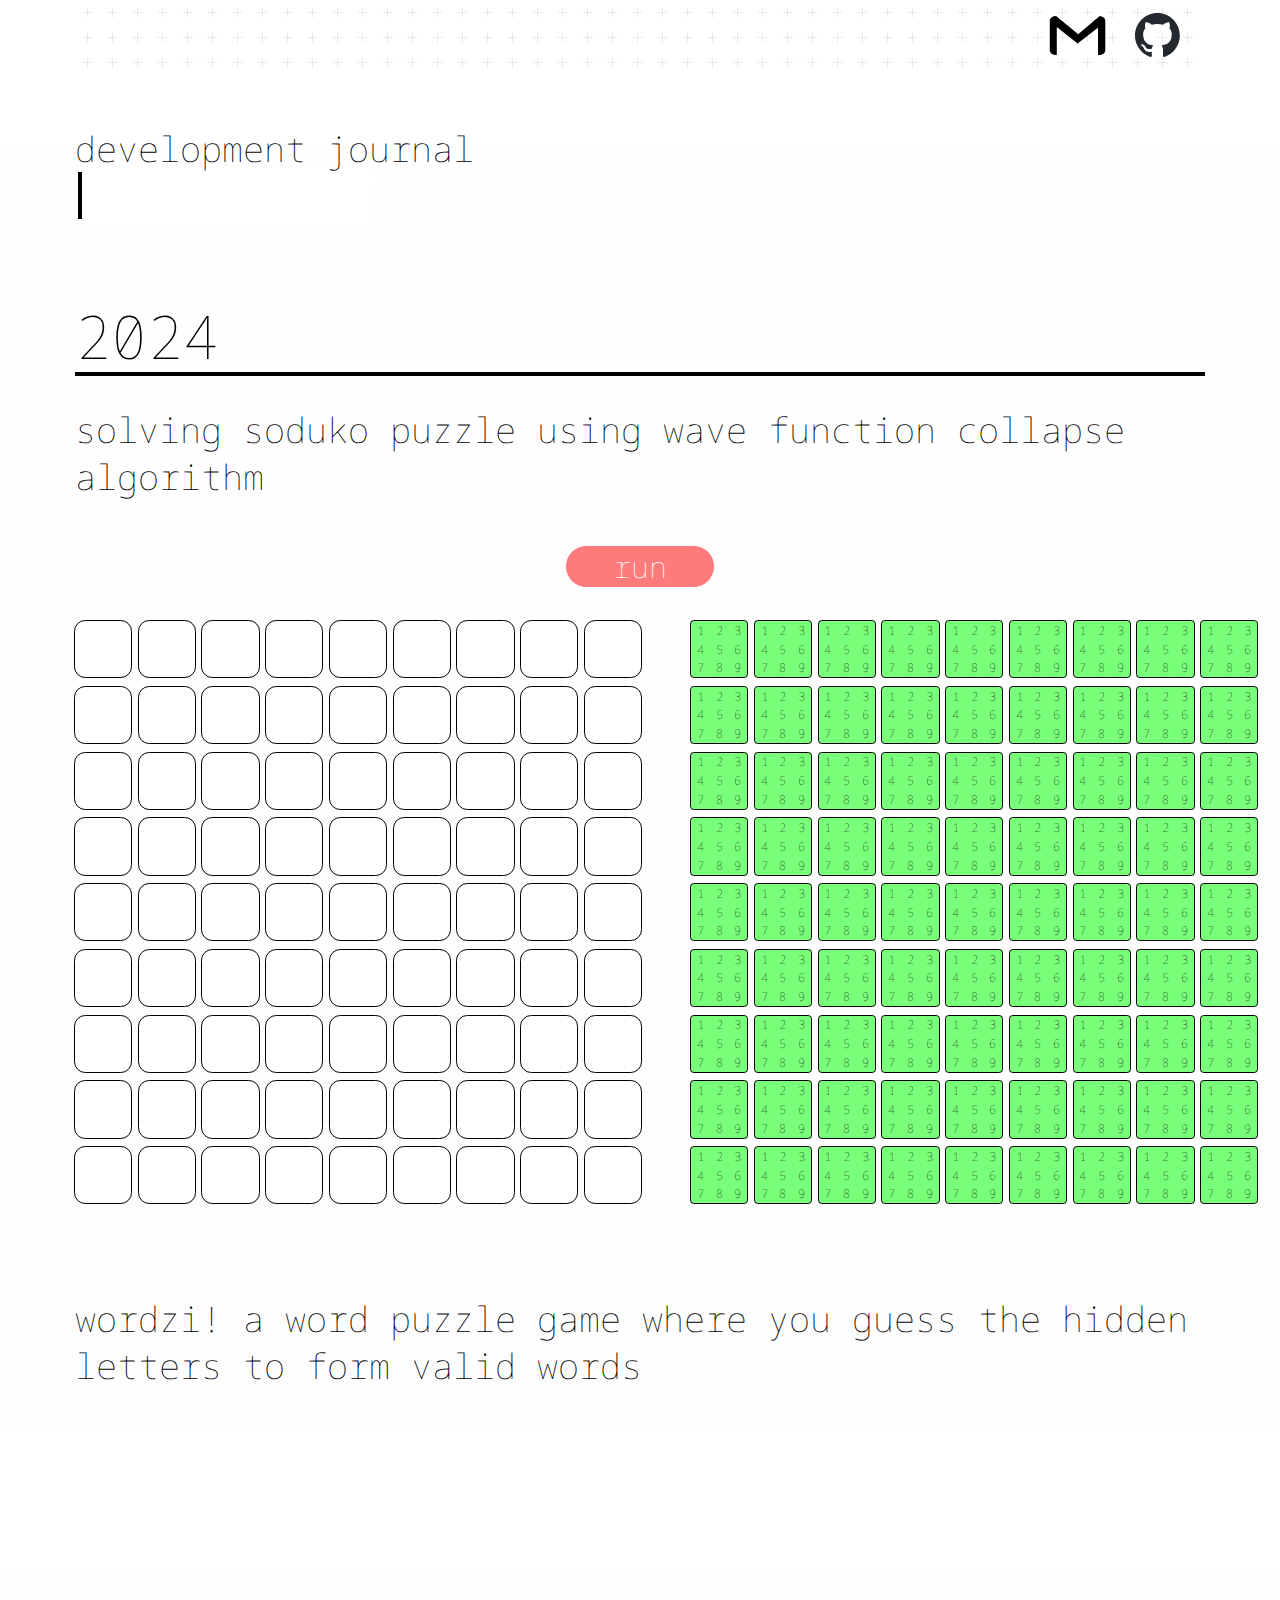
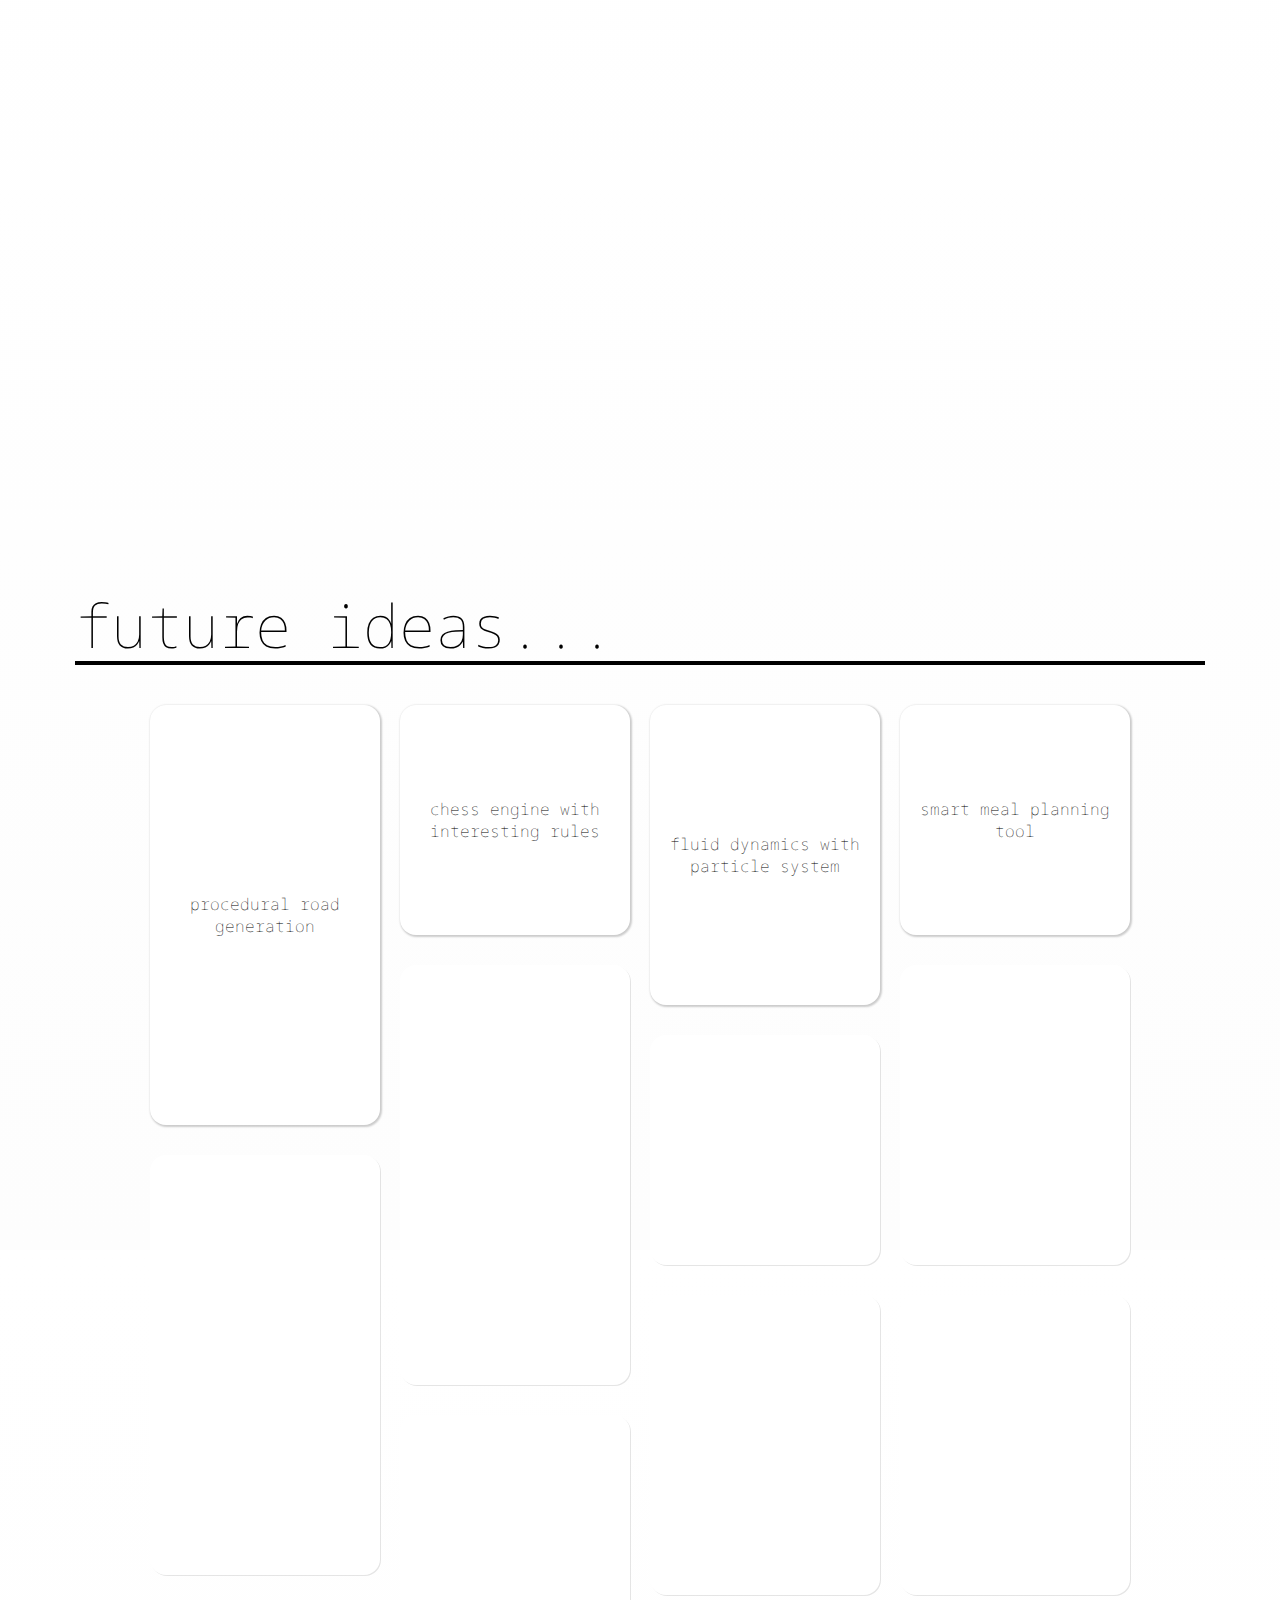
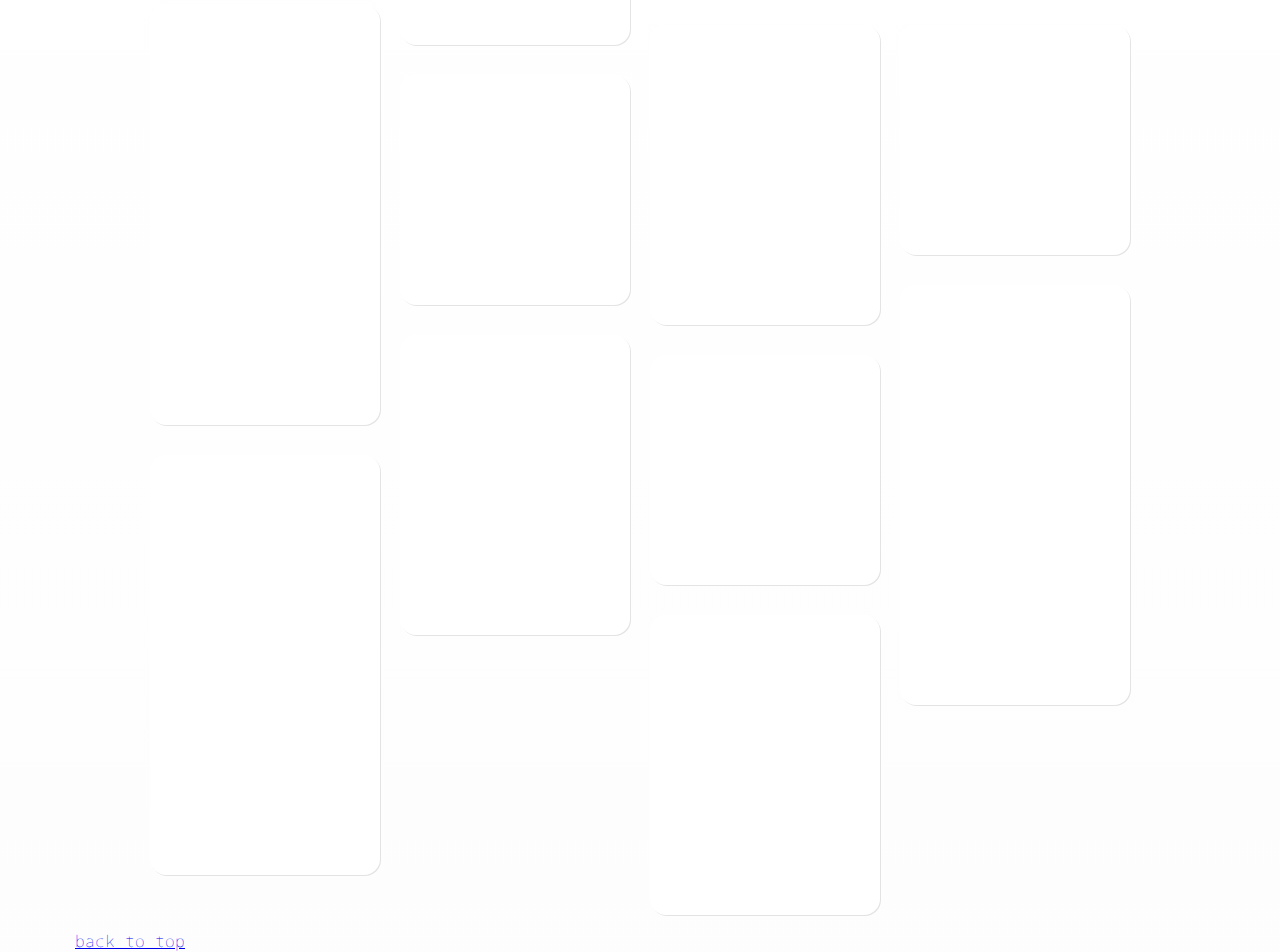
==== index.html @ f388c62c "fixed github link. re-organized folder." ====
<!DOCTYPE html>
<html lang="en">
<head>
    <meta charset="UTF-8">
    <meta name="viewport" content="width=device-width, initial-scale=1.0">
    <title>Victor's Website</title>
    
    <link rel="preconnect" href="https://fonts.googleapis.com">
    <link rel="preconnect" href="https://fonts.gstatic.com" crossorigin>
    <link href="https://fonts.googleapis.com/css2?family=Noto+Sans+Mono:wght@100..900&display=swap" rel="stylesheet">
    
    <link rel="stylesheet" href="index.css">
    <link rel="stylesheet" href="sudoku/style.css">
</head>
<body> 
    <header id="section_top">
        <a href="mailto:victorlaugamedev@gmail.com">
            <img class = "icon" style ="height: 65px; margin-right: 25px;" src = "/images/gmail.png"></img>
        </a>    
        
        <a href = "https://github.com/vicwlau" target = "_blank">
            <img class = "icon" style = "height: 44px; margin-right: 25px;"src="/images/github-mark.svg"></img>
        </a>
        <!-- <img class = "icon" src = "/images/Linkedin_Logo.png" ></img> -->
    </header>
    <main> 
        <div class = "first-page">
            <p class = "introduction introduction-1" style="margin-top: 50px;"></p>
            <p class = "introduction introduction-name typewritter-effect" ></p>
        </div>

        
        <div class = "current-year-container">
            <p class = "year-number">2024</p>
            <div class = "year-divider"></div>
            <p class = "introduction" style="margin-top: 30px;">solving soduko puzzle using wave function collapse algorithm</p>
            <div class = "section-sudoku section-area" ></div>
            <p class = "introduction" style="margin-top: 30px;">wordzi! a word puzzle game where you guess the hidden letters to form valid words</p>
            <div class = "section-area" ></div>
        </div>
        
        <div class = "year-container">
            <p class = "year-number">future ideas...</p>
            <div class = "year-divider"></div>
            <div class = "tile-container">
                <div class="card card-large">procedural road generation</div>
                <div class="card card-small">chess engine with interesting rules</div>
                <div class="card card-medium">fluid dynamics with particle system</div>
                <div class="card card-small">smart meal planning tool</div>
                <div class="card card-empty card-large"></div>
                <div class="card card-empty card-medium"></div>
                <div class="card card-empty card-small"></div>
                <div class="card card-empty card-large"></div>
                <div class="card card-empty card-medium"></div>
                <div class="card card-empty card-medium"></div>
                <div class="card card-empty card-small"></div>
                <div class="card card-empty card-large"></div>
                <div class="card card-empty card-medium"></div>
                <div class="card card-empty card-small"></div>
                <div class="card card-empty card-small"></div>
                <div class="card card-empty card-large"></div>
                <div class="card card-empty card-medium"></div>
                <div class="card card-empty card-small"></div>
                <div class="card card-empty card-large"></div>
                <div class="card card-empty card-medium"></div>

                
            </div>
        </div>

        <!-- <div class = "year-container">
            <p class = "year-number">2026</p>
            <div class = "year-divider"></div>
            <div class = "tile-container">
                <div class="card card-small"></div>
                <div class="card card-large"></div>
                <div class="card card-medium"></div>
            </div>
        </div> -->

        <!-- <div style="height: 30vh"></div> -->
        <p><a href="#section_top">back to top</a></p>
        
    </main>
    <nav></nav>
    <script src ="intro.js"></script>
    <script src="two.js"></script>
    <script>
        
        addBackdrop(25);

        function addBackdrop(d) {
            
            const dimensions = d || 50;
            const two = new Two({
            type: Two.Types.canvas,
            width: dimensions,
            height: dimensions
            });

            const r = dimensions / 5;
            const center = dimensions / 2;

            const a = two.makeLine(center - r, center, center + r, center);
            const b = two.makeLine(center, center - r, center, center + r);

            a.stroke = b.stroke = '#aaa';
            a.linewidth = b.linewidth = 0.25;

            two.update();

            const container = document.querySelector("header");
            // container.style.width = "100%";
            // container.style.height = "600px";
            container.style.backgroundImage = `url(${two.renderer.domElement.toDataURL()})`;
            container.style.backgroundRepeat = 'repeat';
            container.style.backgroundSize = `${dimensions}px`;
        }
    </script>
    <script type='module' src="sudoku/app.js"></script>


    
</body>
</html>
---- index.css ----
:root {
    --card_width: 250px;
    --row_increment: 10px;
    --card_border_radius: 16px;
    --card_small: 26;
    --card_med: 33;
    --card_large: 45;

    --bg_color: #ffffff;
    --typewritter_speed: 1.5s;
    --typewritter_color: rgb(0, 0, 0);
}   

*{
    padding: 0px 0px 0px 0px;
    margin: 0px 0px 0px 0px;
    border: 0px 0px 0px 0px;

    font-family: "Noto Sans Mono", monospace;
    font-optical-sizing: auto;
    font-weight: 100;
    font-style: normal;
    font-variation-settings:
      "wdth" 100;
}

body{
    background-image: linear-gradient(to top, #fdfdfd 0%, #ffffff 100%);
    max-width: 1800px;
    min-width: 485;
    margin-left: 75px;
    margin-right: 75px;
}


header{ 
    height: 75px;
    background-image: linear-gradient(135deg, #fdfcfb 0%, #f6f3f1 100%);

    display: flex;
    flex-direction: row;
    justify-content: flex-end;
    align-items: center;
}



main{
    /* background-color: lightskyblue; */
    
    height: 1300px;
 
}

.introduction{
    font-size: 35px;
}

.first-page{
    height: 120px;
    
}

.section-area{
    width: 100%;
    height: 600px;
    margin-top: 45px;
    margin-bottom: 150px;

    display: flex;
    flex-direction: column;
    align-items: center;
}

.dotted-bg{
    width: 100%;
    height: 600px;
    margin-bottom: 100px;
}

.year-container, .current-year-container{
    margin-top: 50px;
    /* outline: red solid 1px; */
}

.year-number{
    font-size: 60px;
    
}

.year-divider{
    margin-top: -5px;
    border-bottom-width: 4px;
    border-bottom-color: black;
    border-bottom-style: solid;

    animation: line-appear linear;
    animation-timeline: view();
    animation-range: entry 0% cover 40%;
}


.tile-container{    
    /* background-color: yellow; */
    margin-top: 25px;

    display: grid;
    grid-template-columns: repeat(auto-fill, 250px);
    grid-auto-rows: var(--row_increment);
    justify-content: center;
    
}

.card {
    
    padding: 0;
    margin: 15px 10px;
    background-color: #ffffff;
    border-radius: var(--card_border_radius);
    box-shadow: 1px 1px 2px 1px rgba(0,0,0,0.2);

    text-align: center;
    display: flex;
    align-items: center;

    animation: card-appear linear;
    animation-timeline: view();
    animation-range: entry 0% cover 40%;
    
}

.card-empty{
    box-shadow: 1px 1px 0px 0px rgba(0,0,0,0.1);
    
}

.card-small{
   grid-row-end: span var(--card_small);
}
.card-medium{
    grid-row-end: span var(--card_med);
}
.card-large{
    grid-row-end: span var(--card_large);
}

@keyframes line-appear {
    from {
        opacity: 0;
        clip-path: inset(100% 100% 0 0);
    }
    to {
        opacity: 1;
        clip-path: inset(0 0 0 0);
    }
}

@keyframes card-appear {
    from {
        opacity: 0;
        scale: .25;
    }
    to {
        opacity: 1;
        scale: 1;
    }
}

/* typing effect */
@keyframes typewriter {
    to {
      left: 100%;
    }
}
  
@keyframes blink {
    to {
      background: transparent;
    }
}

.typewritter-effect{
    position: relative;
    width: max-content;
}

.typewritter-effect::before, .typewritter-effect::after{
    content:'';
    top:0;
    left:0;
    bottom: 0;
    right: 0;
    position: absolute;
    
}

.typewritter-effect::before{
    
    background-color: var(--bg_color);
    
    animation: 
        typewriter var(--typewritter_speed) steps(14) forwards;
}

.typewritter-effect::after{
    margin-left: 3px;
    width: 0.125em;
    background: var(--typewritter_color);
    
    animation: 
        typewriter var(--typewritter_speed) steps(13) forwards, 
        blink 1s steps(14) infinite; 
}
---- sudoku/style.css ----
*{
    --ratio: 0.75;
    
    --possible-value-font-size: calc(0.5rem*var(--ratio));   
    --gridItem-size: calc(75px*var(--ratio));
    --row-gap: calc(10px *var(--ratio));
    --columns: 9;
    --gap-between-grids: 50px;
    
    --height: calc(--var(--gridItem-size)*var(--columns) + var(--row-gap)*calc(var(--columns)-1) + 2*var(--gap-between-grids));
    
    
    --selection-color-bg: rgba(0, 247, 255, 0.954);
    --tile-bg-start: white;
    --tile-bg-influence: rgba(255, 157, 0, 0.52);
    --tile-bg-invalid: rgba(255, 0, 0, 0.52);
    --tile-bg-success: rgba(0, 255, 0, 0.52);

    --font-size-potential-value: calc(1rem*var(--ratio));
    
}

.reset-button{
    width: 150px;
    height: 100px;

    font-size: calc(2.5rem*var(--ratio));
    text-align: center;

    background-color: var(--tile-bg-invalid);
    color: white;
    border: 1px solid;
    border-radius: calc(var(--ratio)*130px * 0.5);

    margin-bottom: 2rem;

    transition: 0.25s ease-in-out;
}

.reset-button:hover{
    scale: 1.1;
    cursor: pointer;
}

.main-container{
    display: flex;
    flex-direction: row;
    align-items: center;
    height: var(--height);

    font-size: calc(1.5rem*var(--ratio));
}   

.grid{
    margin-left: var(--gap-between-grids);
    
    display: grid;
    grid-template-columns: repeat(var(--columns), var(--gridItem-size));
    grid-column-gap: var(--row-gap);
    grid-row-gap: var(--row-gap);

}

.grid-item{
    border: 1px solid;
    width: var(--gridItem-size);
    height: var(--gridItem-size);

    display: flex;
    justify-content: center;
    align-items: center;

    border-radius: calc(15px*var(--ratio));
    background-color: var(--tile-bg-start);
    font-weight: bold;
    transition: scale .5s;
}

.grid-item-success{
    animation-name: success-animation;
    animation-duration: 1s;
    animation-fill-mode: forwards;
    animation-timing-function: ease-in-out;
}

@keyframes success-animation{
    from {
        background-color: var(--tile-bg-start);
    }
    to{
        background-color: var(--tile-bg-success);
        scale: 1.1;
    }
}


.grid-item:hover{

    scale: 1.55;
}

.grid-item-influence{
    background-color: var(--tile-bg-influence);
}

/* must override influence */
.grid-item-invalid{
    background-color: var(--tile-bg-invalid);
    scale: 1.15;
}

.grid-item-animation{
    background-color: var(--selection-color-bg);
    color: black;
    scale: 1.25;
}

/* Possible Value Grid */
.possible-value-container{
    display: grid;
    grid-template-columns: 1fr 1fr 1fr;
    border: 1px solid;

    width: var(--gridItem-size);
    height: var(--gridItem-size);
    
    justify-content: center;
    align-items: center;
    
    border-radius: calc(5px * var(--ratio));
    
    font-size: var(--font-size-potential-value);
    text-align: center;
    background-color: rgba(0,255,0,0.52);
}

.possible-value-tile{
    text-align: center;
}

.possible-value-removed{
    opacity: 0.25;
}
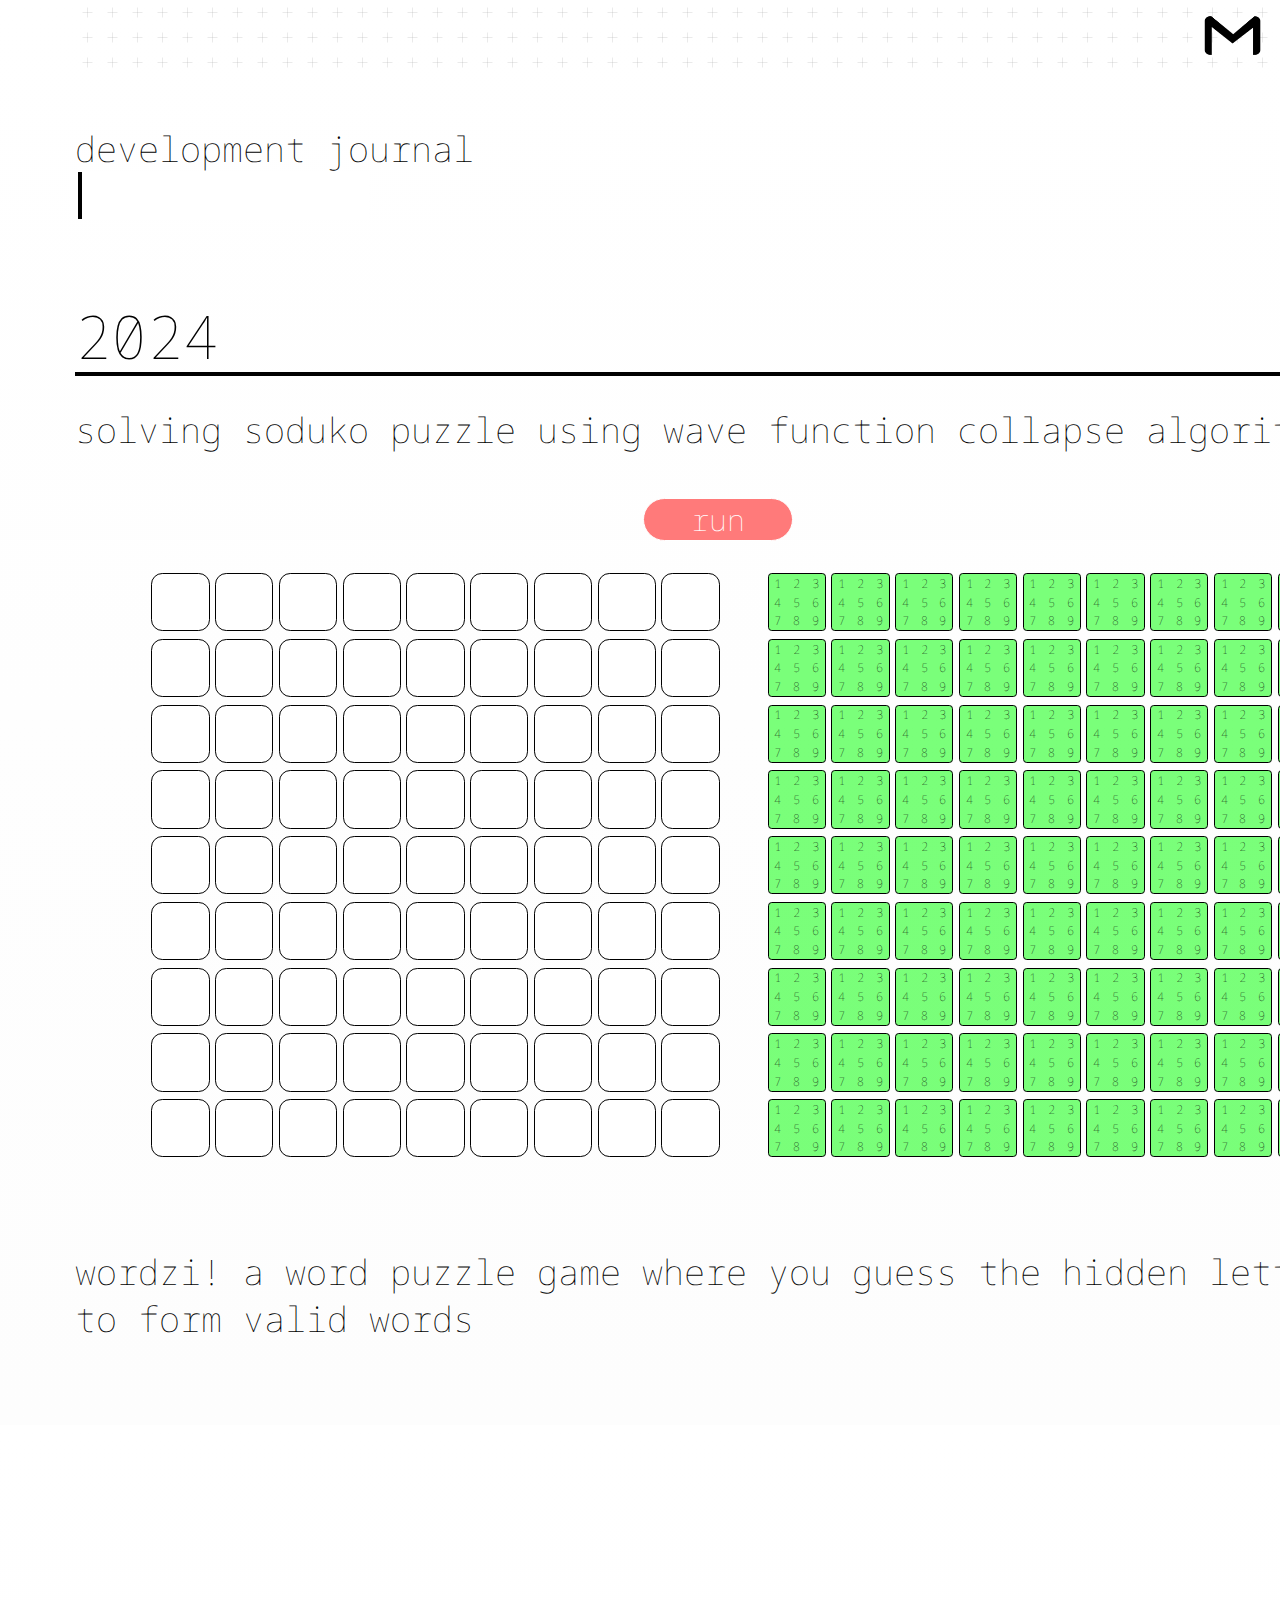
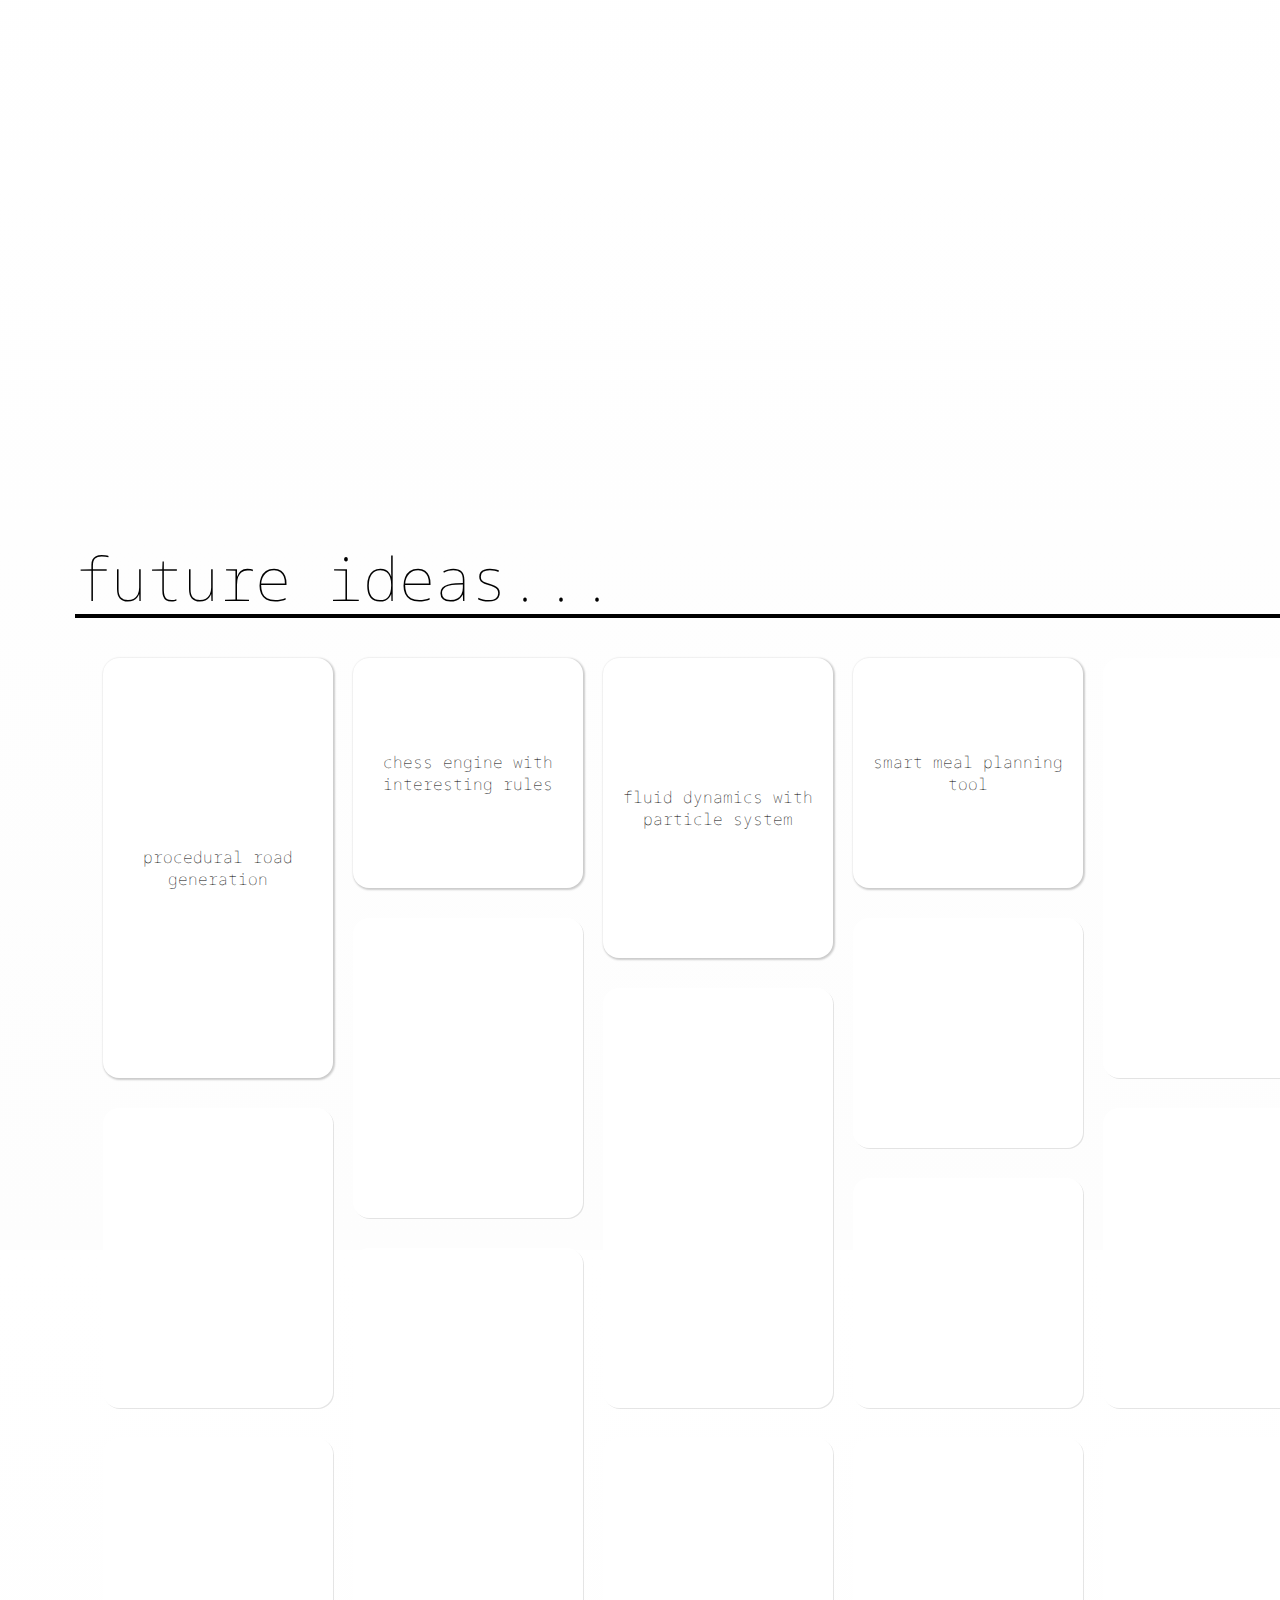
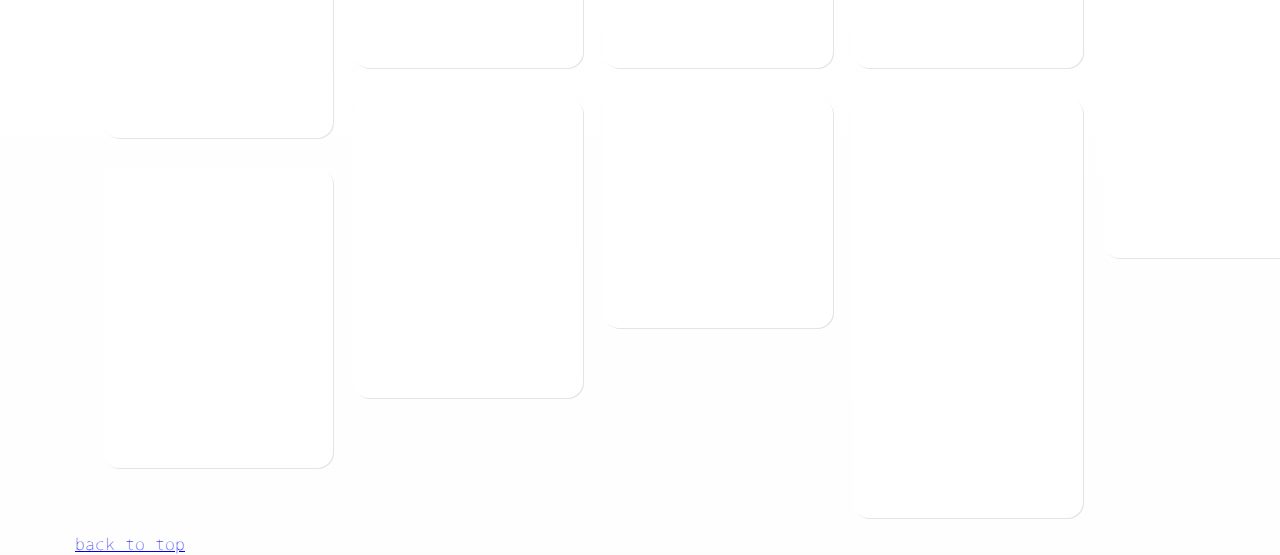
==== commit ec0236a7: "separated head_bg js logic" ====
--- a/index.html
+++ b/index.html
@@ -11,15 +11,16 @@
     
     <link rel="stylesheet" href="index.css">
     <link rel="stylesheet" href="sudoku/style.css">
+
 </head>
 <body> 
     <header id="section_top">
         <a href="mailto:victorlaugamedev@gmail.com">
-            <img class = "icon" style ="height: 65px; margin-right: 25px;" src = "/images/gmail.png"></img>
+            <img class = "icon" style ="height: 65px; margin-right: 25px;" src = "images/gmail.png"></img>
         </a>    
         
         <a href = "https://github.com/vicwlau" target = "_blank">
-            <img class = "icon" style = "height: 44px; margin-right: 25px;"src="/images/github-mark.svg"></img>
+            <img class = "icon" style = "height: 44px; margin-right: 25px;"src="images/github-mark.svg"></img>
         </a>
         <!-- <img class = "icon" src = "/images/Linkedin_Logo.png" ></img> -->
     </header>
@@ -68,56 +69,14 @@
             </div>
         </div>
 
-        <!-- <div class = "year-container">
-            <p class = "year-number">2026</p>
-            <div class = "year-divider"></div>
-            <div class = "tile-container">
-                <div class="card card-small"></div>
-                <div class="card card-large"></div>
-                <div class="card card-medium"></div>
-            </div>
-        </div> -->
-
-        <!-- <div style="height: 30vh"></div> -->
         <p><a href="#section_top">back to top</a></p>
         
     </main>
     <nav></nav>
     <script src ="intro.js"></script>
     <script src="two.js"></script>
-    <script>
-        
-        addBackdrop(25);
-
-        function addBackdrop(d) {
-            
-            const dimensions = d || 50;
-            const two = new Two({
-            type: Two.Types.canvas,
-            width: dimensions,
-            height: dimensions
-            });
-
-            const r = dimensions / 5;
-            const center = dimensions / 2;
-
-            const a = two.makeLine(center - r, center, center + r, center);
-            const b = two.makeLine(center, center - r, center, center + r);
-
-            a.stroke = b.stroke = '#aaa';
-            a.linewidth = b.linewidth = 0.25;
-
-            two.update();
-
-            const container = document.querySelector("header");
-            // container.style.width = "100%";
-            // container.style.height = "600px";
-            container.style.backgroundImage = `url(${two.renderer.domElement.toDataURL()})`;
-            container.style.backgroundRepeat = 'repeat';
-            container.style.backgroundSize = `${dimensions}px`;
-        }
-    </script>
-    <script type='module' src="sudoku/app.js"></script>
+    <script src ="header_bg.js"></script>
+    <script type='module'src="sudoku/app.js"></script>
 
 
     
--- a/index.css
+++ b/index.css
@@ -27,7 +27,10 @@
 body{
     background-image: linear-gradient(to top, #fdfdfd 0%, #ffffff 100%);
     max-width: 1800px;
-    min-width: 485;
+    
+    /* minimum width of 485px */
+    min-width: 1285px; 
+
     margin-left: 75px;
     margin-right: 75px;
 }
@@ -46,10 +49,7 @@
 
 
 main{
-    /* background-color: lightskyblue; */
-    
     height: 1300px;
- 
 }
 
 .introduction{
@@ -72,11 +72,6 @@
     align-items: center;
 }
 
-.dotted-bg{
-    width: 100%;
-    height: 600px;
-    margin-bottom: 100px;
-}
 
 .year-container, .current-year-container{
     margin-top: 50px;
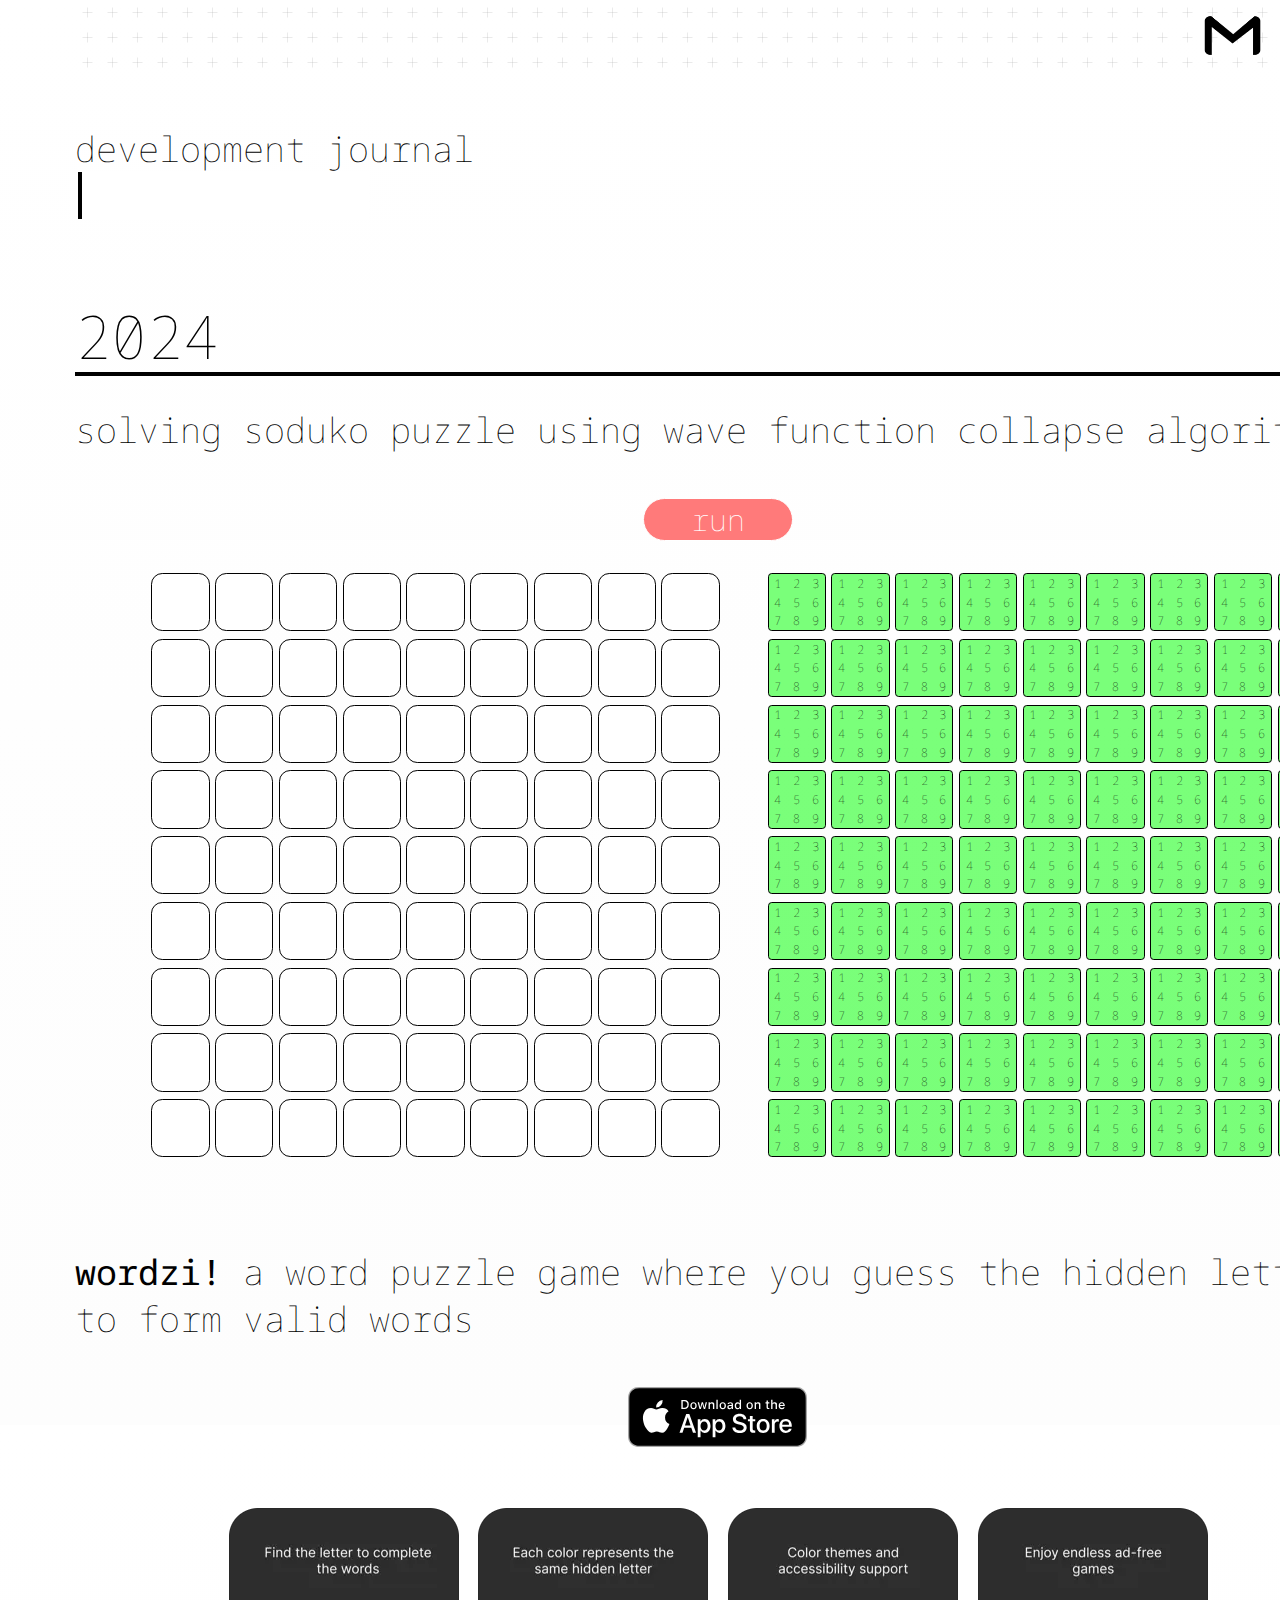
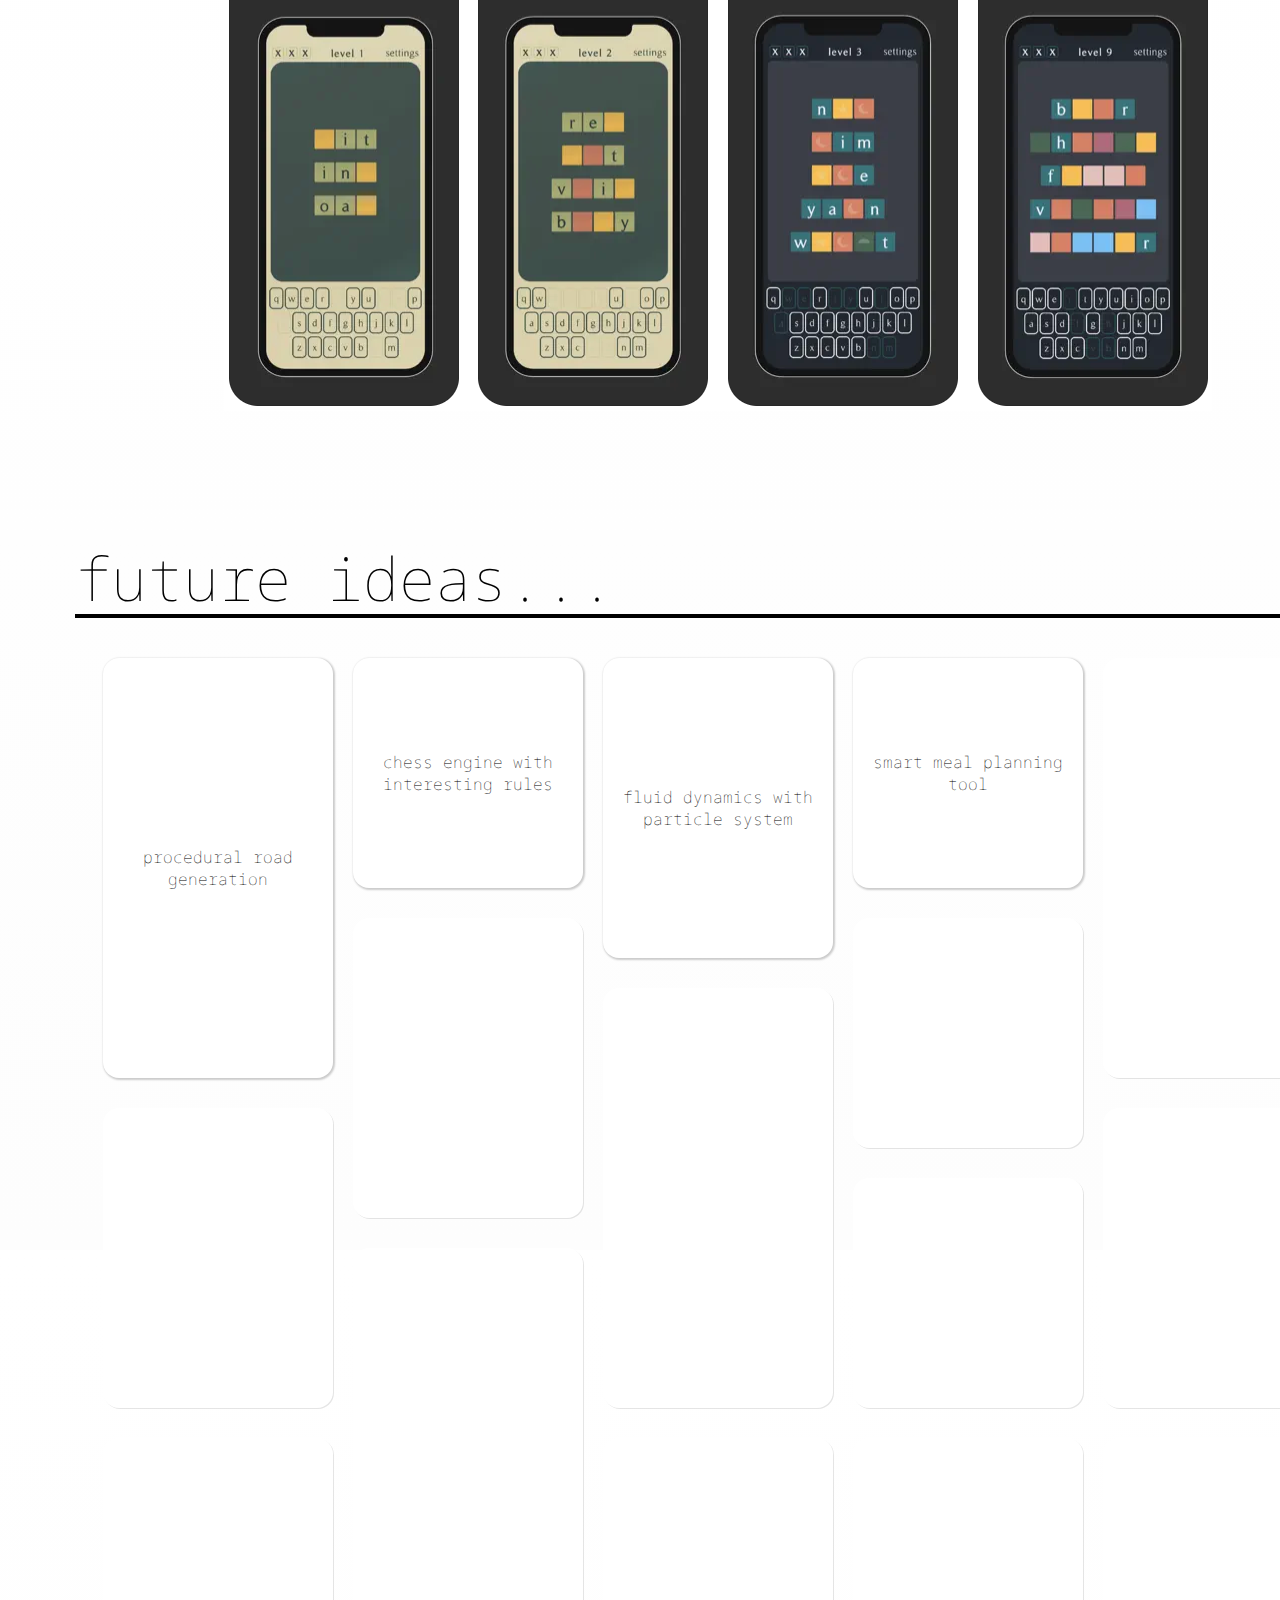
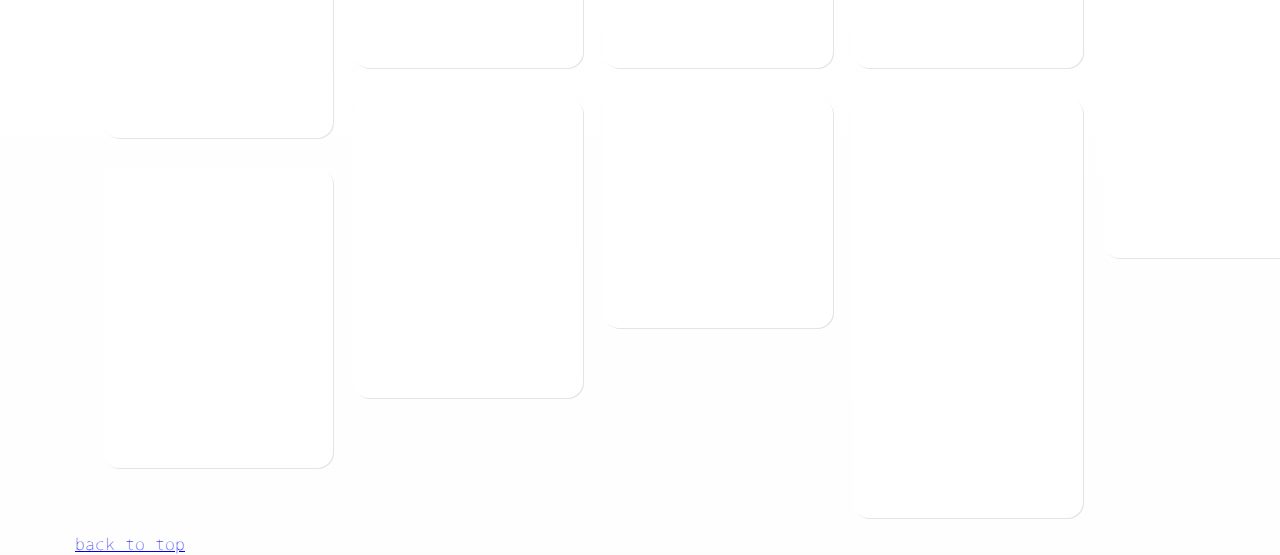
==== commit e7d62330: "added wordzi screenshot" ====
--- a/index.html
+++ b/index.html
@@ -36,10 +36,19 @@
             <div class = "year-divider"></div>
             <p class = "introduction" style="margin-top: 30px;">solving soduko puzzle using wave function collapse algorithm</p>
             <div class = "section-sudoku section-area" ></div>
-            <p class = "introduction" style="margin-top: 30px;">wordzi! a word puzzle game where you guess the hidden letters to form valid words</p>
-            <div class = "section-area" ></div>
+            <p class="introduction" style="margin-top: 30px;"><strong style="font-weight: 400;">wordzi!</strong> a word puzzle game where you guess the hidden letters to form valid words</p>
+            <div class = "section-area" >
+                <!-- <div style="display: flex; flex-direction: column; align-items: center;"> -->
+                    <a href = "https://apps.apple.com/us/app/wordzi/id6480348619" 
+                        target = "_blank"
+                        style="margin-bottom: 50px;"
+                    >
+                        <img src = "images/appstore_download.svg" style="height: 60px;"></img>
+                    </a>
+                    <img src = "images/wordzi.png"></img>
+                <!-- </div> -->
+            </div>
         </div>
-        
         <div class = "year-container">
             <p class = "year-number">future ideas...</p>
             <div class = "year-divider"></div>
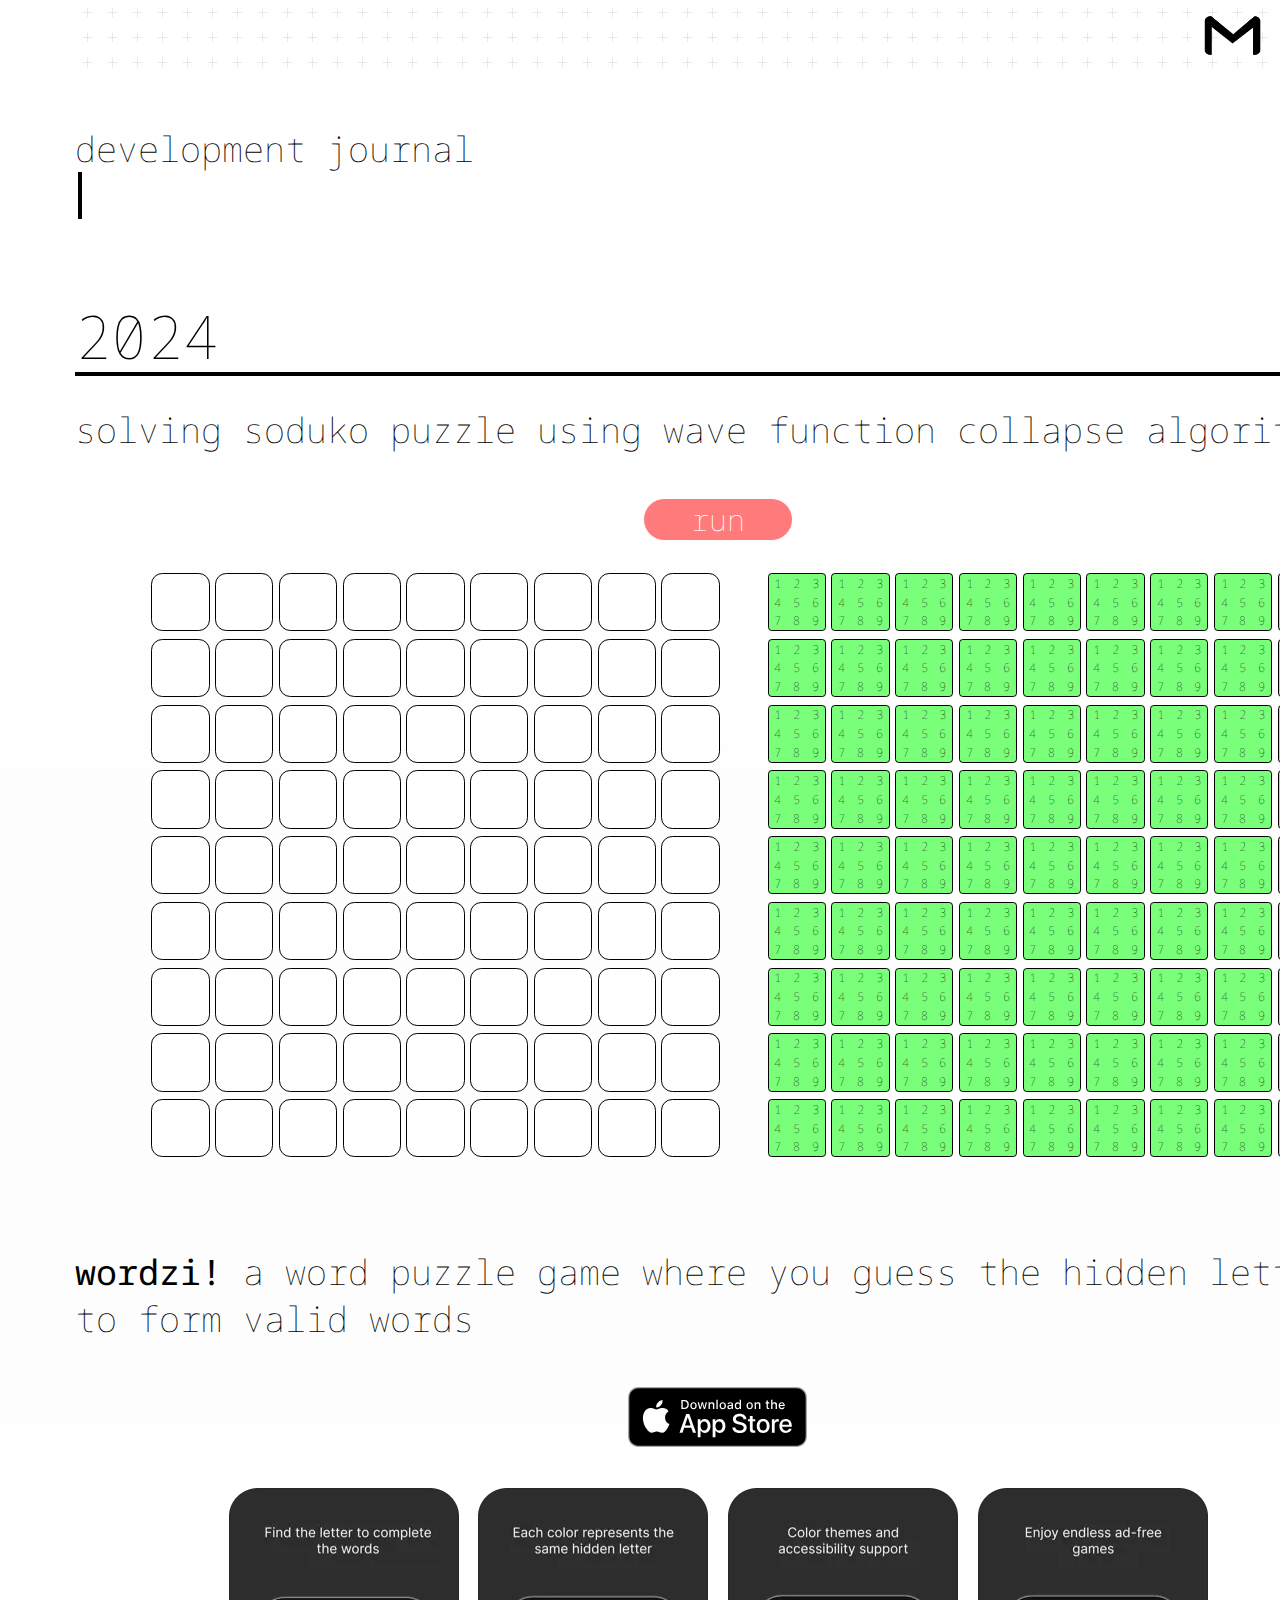
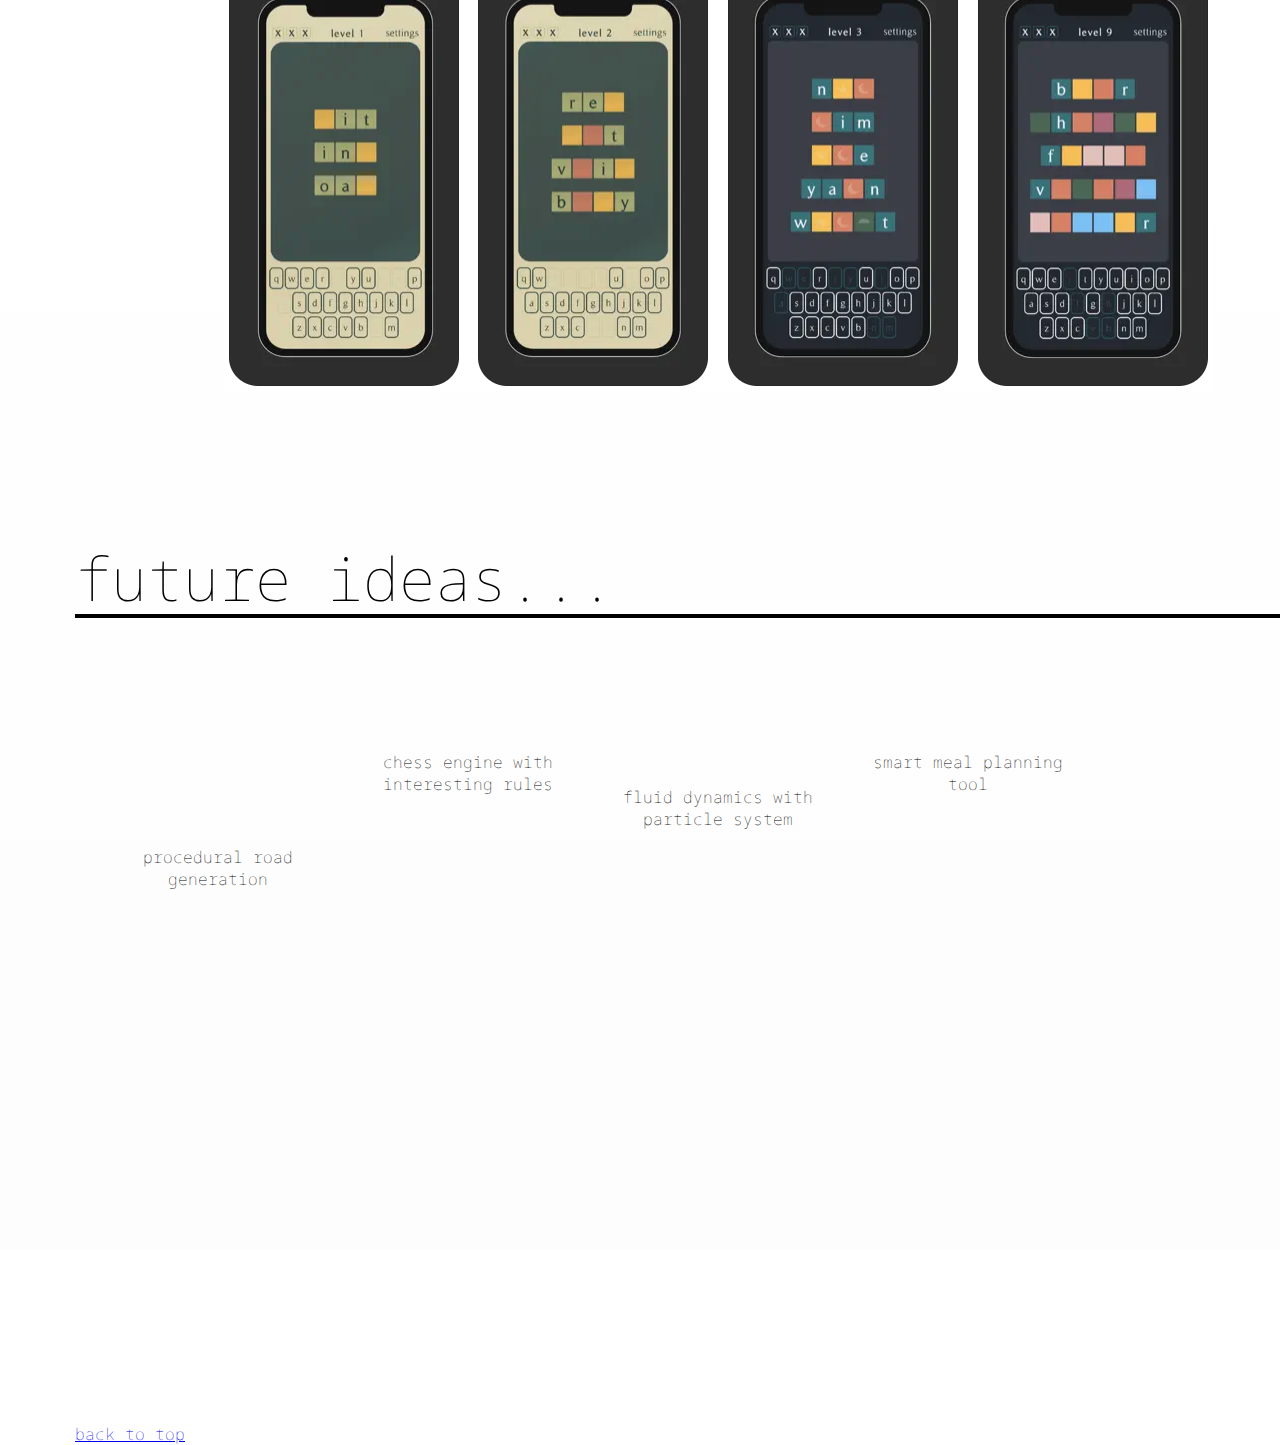
==== commit d5fde4d7: "formatting fixes" ====
--- a/index.html
+++ b/index.html
@@ -34,21 +34,23 @@
         <div class = "current-year-container">
             <p class = "year-number">2024</p>
             <div class = "year-divider"></div>
-            <p class = "introduction" style="margin-top: 30px;">solving soduko puzzle using wave function collapse algorithm</p>
+            
+            <p class = "introduction" style="margin-top:30px;">solving soduko puzzle using wave function collapse algorithm</p>
+            
             <div class = "section-sudoku section-area" ></div>
-            <p class="introduction" style="margin-top: 30px;"><strong style="font-weight: 400;">wordzi!</strong> a word puzzle game where you guess the hidden letters to form valid words</p>
+            <p class="introduction" style="margin-top:30px;"><strong style="font-weight: 400;">wordzi!</strong> a word puzzle game where you guess the hidden letters to form valid words</p>
+            
             <div class = "section-area" >
-                <!-- <div style="display: flex; flex-direction: column; align-items: center;"> -->
                     <a href = "https://apps.apple.com/us/app/wordzi/id6480348619" 
                         target = "_blank"
-                        style="margin-bottom: 50px;"
-                    >
+                        style="margin-bottom: 30px;">
+
                         <img src = "images/appstore_download.svg" style="height: 60px;"></img>
                     </a>
                     <img src = "images/wordzi.png"></img>
-                <!-- </div> -->
             </div>
         </div>
+
         <div class = "year-container">
             <p class = "year-number">future ideas...</p>
             <div class = "year-divider"></div>
@@ -64,21 +66,13 @@
                 <div class="card card-empty card-medium"></div>
                 <div class="card card-empty card-medium"></div>
                 <div class="card card-empty card-small"></div>
-                <div class="card card-empty card-large"></div>
-                <div class="card card-empty card-medium"></div>
-                <div class="card card-empty card-small"></div>
-                <div class="card card-empty card-small"></div>
-                <div class="card card-empty card-large"></div>
-                <div class="card card-empty card-medium"></div>
-                <div class="card card-empty card-small"></div>
-                <div class="card card-empty card-large"></div>
-                <div class="card card-empty card-medium"></div>
+
+
 
                 
             </div>
         </div>
-
-        <p><a href="#section_top">back to top</a></p>
+        <p><a href="#section_top" style="height:10px">back to top</a></p>
         
     </main>
     <nav></nav>
--- a/index.css
+++ b/index.css
@@ -108,11 +108,11 @@
 
 .card {
     
-    padding: 0;
+    
     margin: 15px 10px;
-    background-color: #ffffff;
-    border-radius: var(--card_border_radius);
-    box-shadow: 1px 1px 2px 1px rgba(0,0,0,0.2);
+    /* background-color: #ffffff; */
+    /* border-radius: var(--card_border_radius); */
+    /* box-shadow: 1px 1px 2px 1px rgba(0,0,0,0.2); */
 
     text-align: center;
     display: flex;
@@ -125,7 +125,7 @@
 }
 
 .card-empty{
-    box-shadow: 1px 1px 0px 0px rgba(0,0,0,0.1);
+    /* box-shadow: 1px 1px 0px 0px rgba(0,0,0,0.1); */
     
 }
 
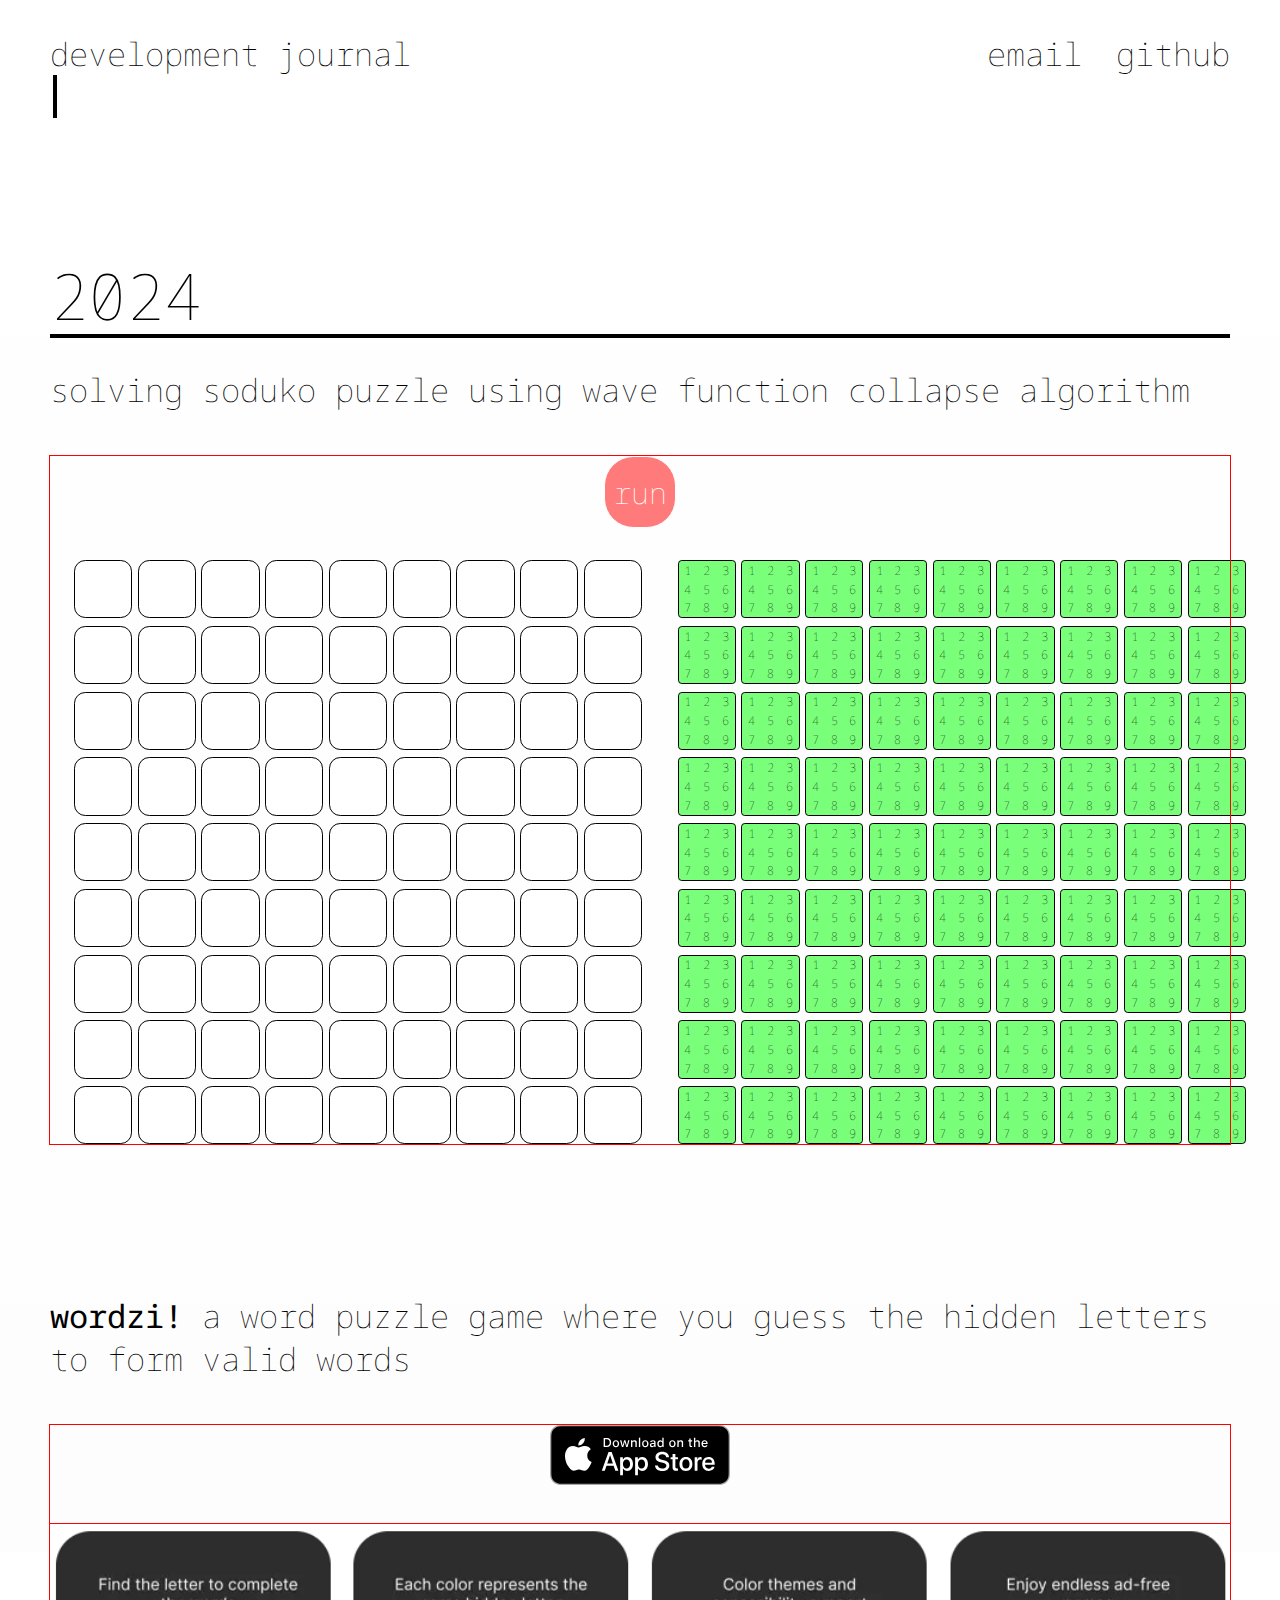
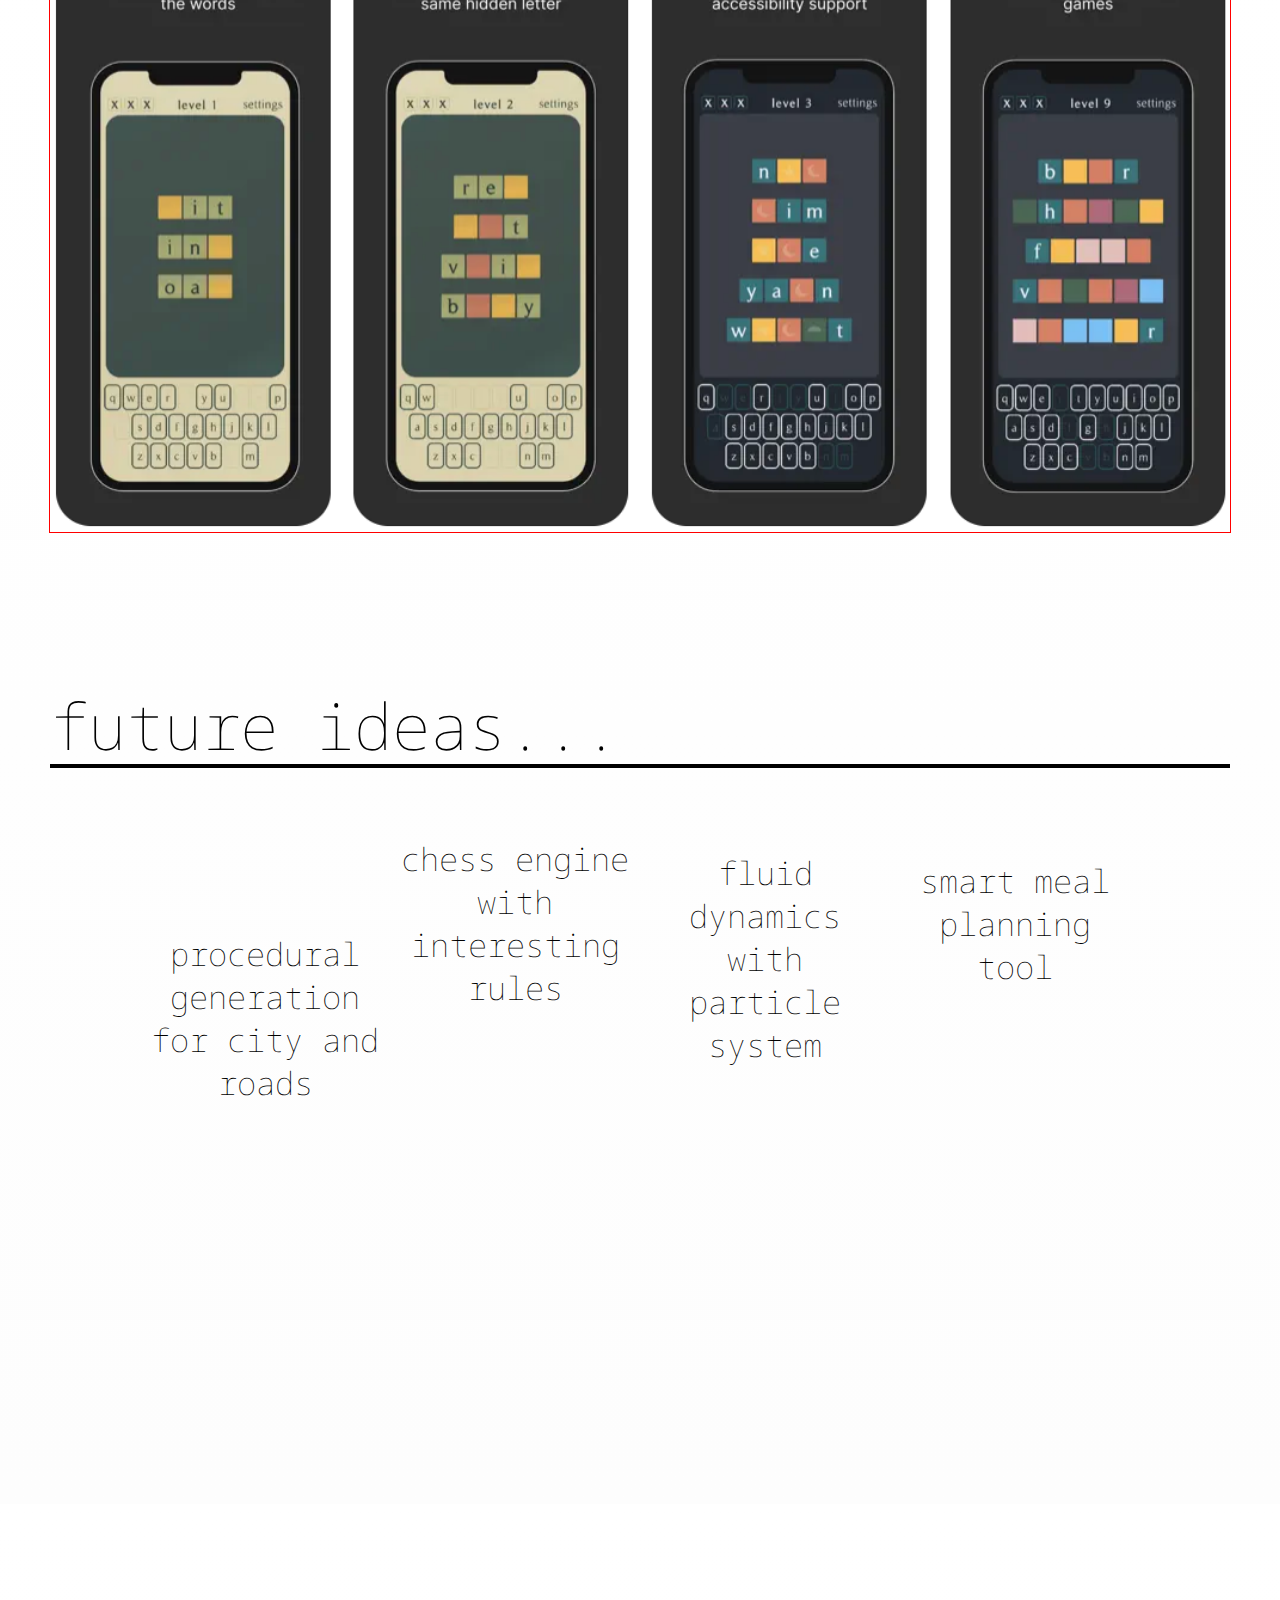
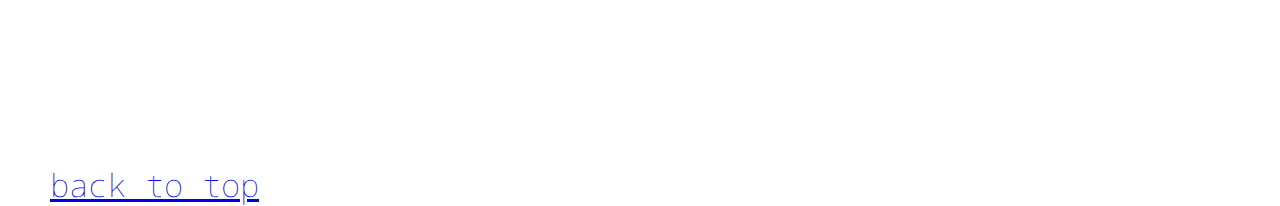
==== commit 5e0dcf52: "changes some responsive changes for mobile" ====
--- a/index.html
+++ b/index.html
@@ -15,47 +15,45 @@
 </head>
 <body> 
     <header id="section_top">
-        <a href="mailto:victorlaugamedev@gmail.com">
-            <img class = "icon" style ="height: 65px; margin-right: 25px;" src = "images/gmail.png"></img>
-        </a>    
-        
-        <a href = "https://github.com/vicwlau" target = "_blank">
-            <img class = "icon" style = "height: 44px; margin-right: 25px;"src="images/github-mark.svg"></img>
-        </a>
-        <!-- <img class = "icon" src = "/images/Linkedin_Logo.png" ></img> -->
+        <div class="name">
+            <p>development journal</p>
+            <p class="typewritter-effect" >by: victor lau</p>
+        </div>
+        <div class = "contact">
+            <a style="margin-right: 15px;" href="mailto:victorlaugamedev@gmail.com">email
+                <!-- <img class = "icon" style ="height: 65px; margin-right: 25px;" src = "images/gmail.png"></img> -->
+            </a>    
+            <a href = "https://github.com/vicwlau" target = "_blank">github
+                <!-- <img class = "icon" style = "height: 44px; margin-right: 25px;"src="images/github-mark.svg"></img> -->
+            </a>
+        </div>
     </header>
     <main> 
-        <div class = "first-page">
-            <p class = "introduction introduction-1" style="margin-top: 50px;"></p>
-            <p class = "introduction introduction-name typewritter-effect" ></p>
-        </div>
-
-        
-        <div class = "current-year-container">
+        <div style="margin-top: 100px;"> </div>
+        <div class = "section-container">
             <p class = "year-number">2024</p>
-            <div class = "year-divider"></div>
+            <div class = "line-divider"></div>
             
-            <p class = "introduction" style="margin-top:30px;">solving soduko puzzle using wave function collapse algorithm</p>
+            <p class="section-description">solving soduko puzzle using wave function collapse algorithm</p>
+            <div class = "section-sudoku section-component"></div>
             
-            <div class = "section-sudoku section-area" ></div>
-            <p class="introduction" style="margin-top:30px;"><strong style="font-weight: 400;">wordzi!</strong> a word puzzle game where you guess the hidden letters to form valid words</p>
+            <p class="section-description"><strong style="font-weight: 400;">wordzi!</strong> a word puzzle game where you guess the hidden letters to form valid words</p>
             
-            <div class = "section-area" >
+            <div class = "section-component" >
                     <a href = "https://apps.apple.com/us/app/wordzi/id6480348619" 
                         target = "_blank"
-                        style="margin-bottom: 30px;">
-
+                        >
                         <img src = "images/appstore_download.svg" style="height: 60px;"></img>
                     </a>
-                    <img src = "images/wordzi.png"></img>
+                    <img  src = "images/wordzi.png" style="margin-top: 30px; outline: red solid 1px; width:100%;"></img>
             </div>
         </div>
 
-        <div class = "year-container">
+        <div class = "section-container">
             <p class = "year-number">future ideas...</p>
-            <div class = "year-divider"></div>
+            <div class = "line-divider"></div>
             <div class = "tile-container">
-                <div class="card card-large">procedural road generation</div>
+                <div class="card card-large">procedural generation for city and roads</div>
                 <div class="card card-small">chess engine with interesting rules</div>
                 <div class="card card-medium">fluid dynamics with particle system</div>
                 <div class="card card-small">smart meal planning tool</div>
@@ -65,18 +63,14 @@
                 <div class="card card-empty card-large"></div>
                 <div class="card card-empty card-medium"></div>
                 <div class="card card-empty card-medium"></div>
-                <div class="card card-empty card-small"></div>
-
-
-
-                
+                <div class="card card-empty card-small"></div>                
             </div>
         </div>
         <p><a href="#section_top" style="height:10px">back to top</a></p>
         
     </main>
     <nav></nav>
-    <script src ="intro.js"></script>
+    
     <script src="two.js"></script>
     <script src ="header_bg.js"></script>
     <script type='module'src="sudoku/app.js"></script>
--- a/index.css
+++ b/index.css
@@ -9,6 +9,11 @@
     --bg_color: #ffffff;
     --typewritter_speed: 1.5s;
     --typewritter_color: rgb(0, 0, 0);
+    --font_color: rgb(0, 0, 0);
+
+    --fontsize_header: 2rem;
+    --fontsize_body: 2rem;
+    --fontsize_section_header: 4rem;
 }   
 
 *{
@@ -24,66 +29,83 @@
       "wdth" 100;
 }
 
+
 body{
     background-image: linear-gradient(to top, #fdfdfd 0%, #ffffff 100%);
-    max-width: 1800px;
-    
-    /* minimum width of 485px */
-    min-width: 1285px; 
-
-    margin-left: 75px;
-    margin-right: 75px;
+    /* min-width: 485px; */
+    max-width: 1600px;
+    
+    margin-left: 50px;
+    margin-right: 50px;
+
+    font-size: var(--fontsize_body);
+}
+
+@media (max-width: 480px) {
+    body{
+        margin-left: 10px;
+        margin-right: 10px;
+    }
+
+    .section-area{
+        flex-direction: row;
+    }
 }
 
 
 header{ 
-    height: 75px;
-    background-image: linear-gradient(135deg, #fdfcfb 0%, #f6f3f1 100%);
-
+    margin-top: 2rem;
+    height: 120px;
+    font-size: var(--fontsize_header);
     display: flex;
     flex-direction: row;
-    justify-content: flex-end;
-    align-items: center;
-}
-
-
+    justify-content: space-between;
+}
 
 main{
     height: 1300px;
 }
 
-.introduction{
-    font-size: 35px;
-}
-
-.first-page{
-    height: 120px;
-    
-}
-
-.section-area{
+.name{
+    flex-shrink: 0;
+    margin-right: 50px;
+}
+
+.contact a{
+    text-decoration: none;
+    color: var(--font_color);
+}
+
+/* re-useable for each section */
+.section-description{
+    margin-top: 30px;
+}
+
+.section-component{
     width: 100%;
-    height: 600px;
+    
+    
     margin-top: 45px;
     margin-bottom: 150px;
+
+    outline: red solid 1px;
 
     display: flex;
     flex-direction: column;
     align-items: center;
-}
-
-
-.year-container, .current-year-container{
+    
+}
+
+
+.section-container{
     margin-top: 50px;
-    /* outline: red solid 1px; */
 }
 
 .year-number{
-    font-size: 60px;
-    
-}
-
-.year-divider{
+    font-size: var(--fontsize_section_header);
+}
+
+.line-divider{
     margin-top: -5px;
     border-bottom-width: 4px;
     border-bottom-color: black;
--- a/sudoku/style.css
+++ b/sudoku/style.css
@@ -1,11 +1,11 @@
 *{
-    --ratio: 0.75;
+    --ratio: .75;
     
     --possible-value-font-size: calc(0.5rem*var(--ratio));   
     --gridItem-size: calc(75px*var(--ratio));
     --row-gap: calc(10px *var(--ratio));
     --columns: 9;
-    --gap-between-grids: 50px;
+    --gap-between-grids: calc(50px * var(--ratio));
     
     --height: calc(--var(--gridItem-size)*var(--columns) + var(--row-gap)*calc(var(--columns)-1) + 2*var(--gap-between-grids));
     
@@ -17,12 +17,15 @@
     --tile-bg-success: rgba(0, 255, 0, 0.52);
 
     --font-size-potential-value: calc(1rem*var(--ratio));
+
+    --resetbutton-width: calc(350px*var(--ratio));
+    --resetbutton-height: calc(6rem*var(--ratio));
     
 }
 
 .reset-button{
-    width: 150px;
-    height: 100px;
+    width: var(--resetbutton-height);
+    height: var(--resetbutton-height);
 
     font-size: calc(2.5rem*var(--ratio));
     text-align: center;
@@ -30,7 +33,7 @@
     background-color: var(--tile-bg-invalid);
     color: white;
     border: 1px solid;
-    border-radius: calc(var(--ratio)*130px * 0.5);
+    border-radius: calc(var(--ratio)*var(--resetbutton-width) * 0.15);
 
     margin-bottom: 2rem;
 
@@ -49,7 +52,21 @@
     height: var(--height);
 
     font-size: calc(1.5rem*var(--ratio));
+    /* width: 100%; */
 }   
+
+@media (max-width: 480px) {
+    .main-container{
+        flex-direction: column;
+        --ratio: 0.15;
+    }
+
+    .grid{
+        margin-left: 0;
+        margin-bottom: var(--gap-between-grids);
+    }
+}
+
 
 .grid{
     margin-left: var(--gap-between-grids);
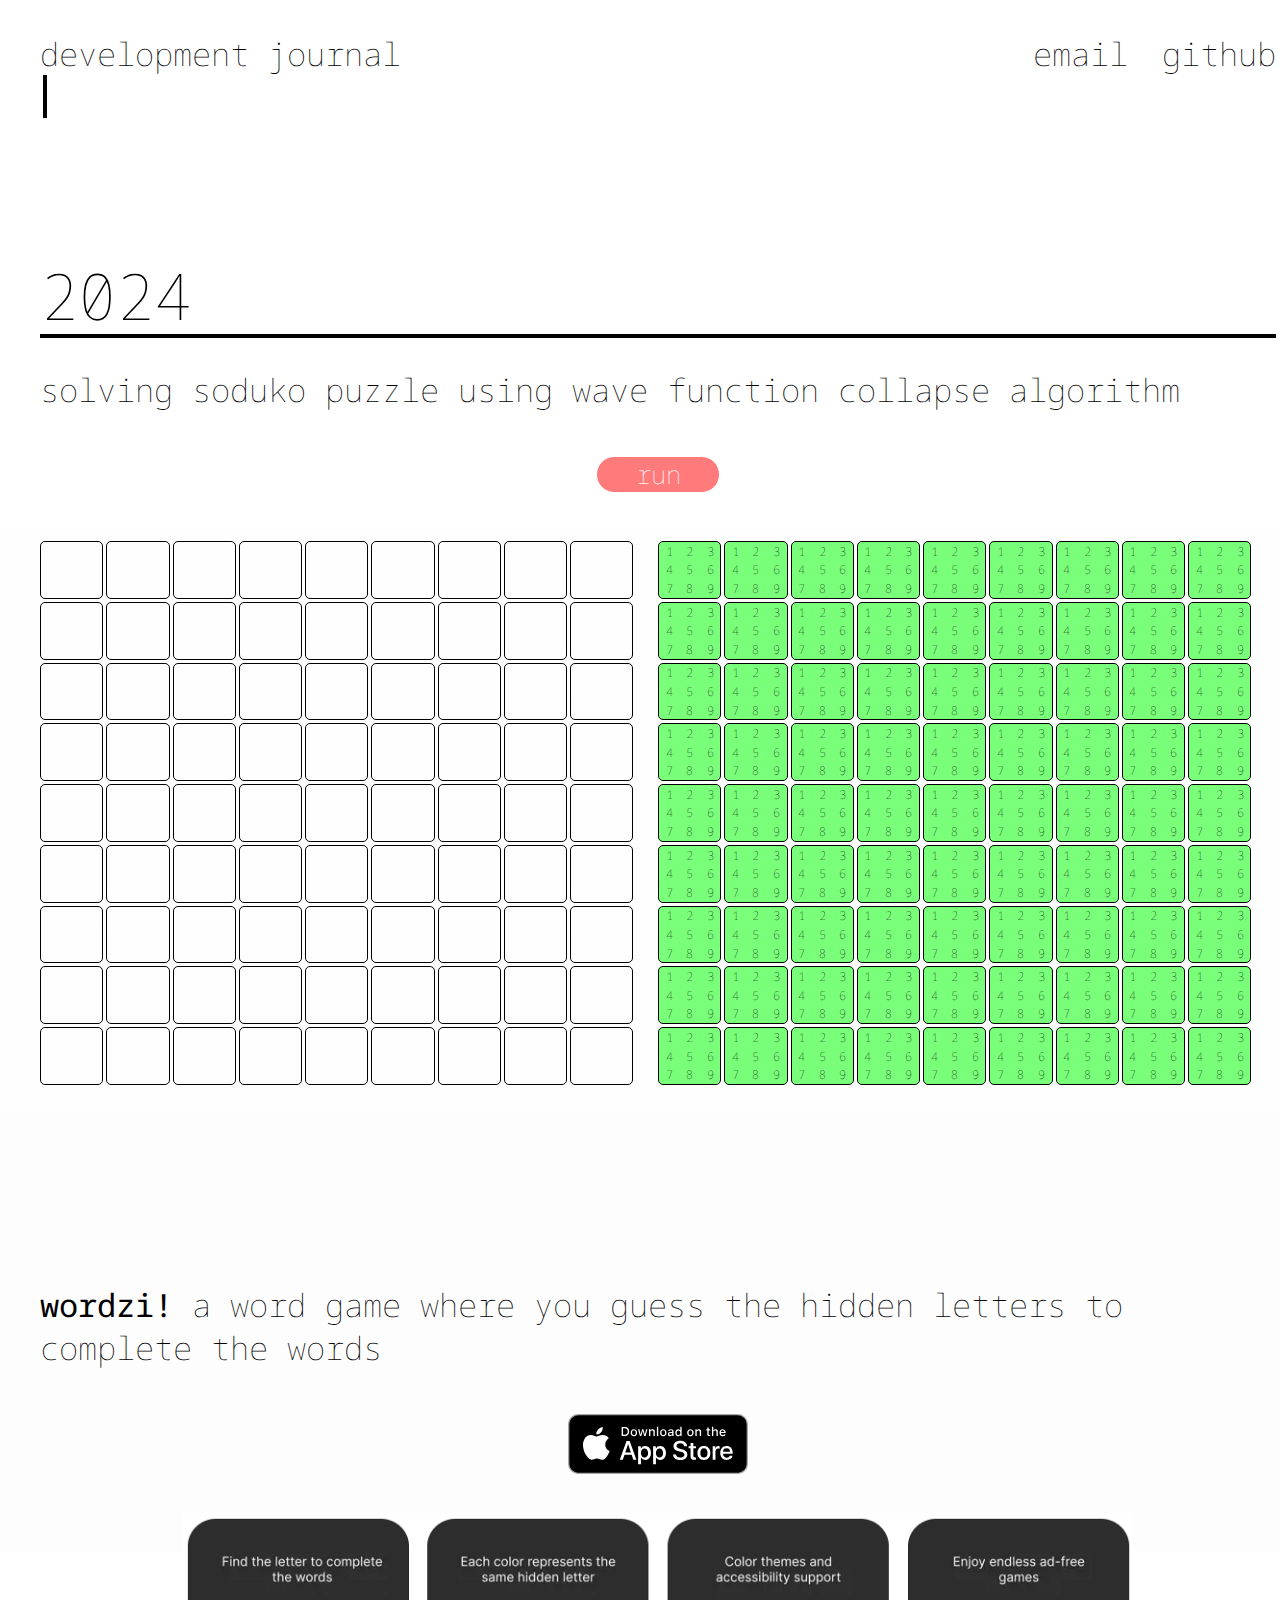
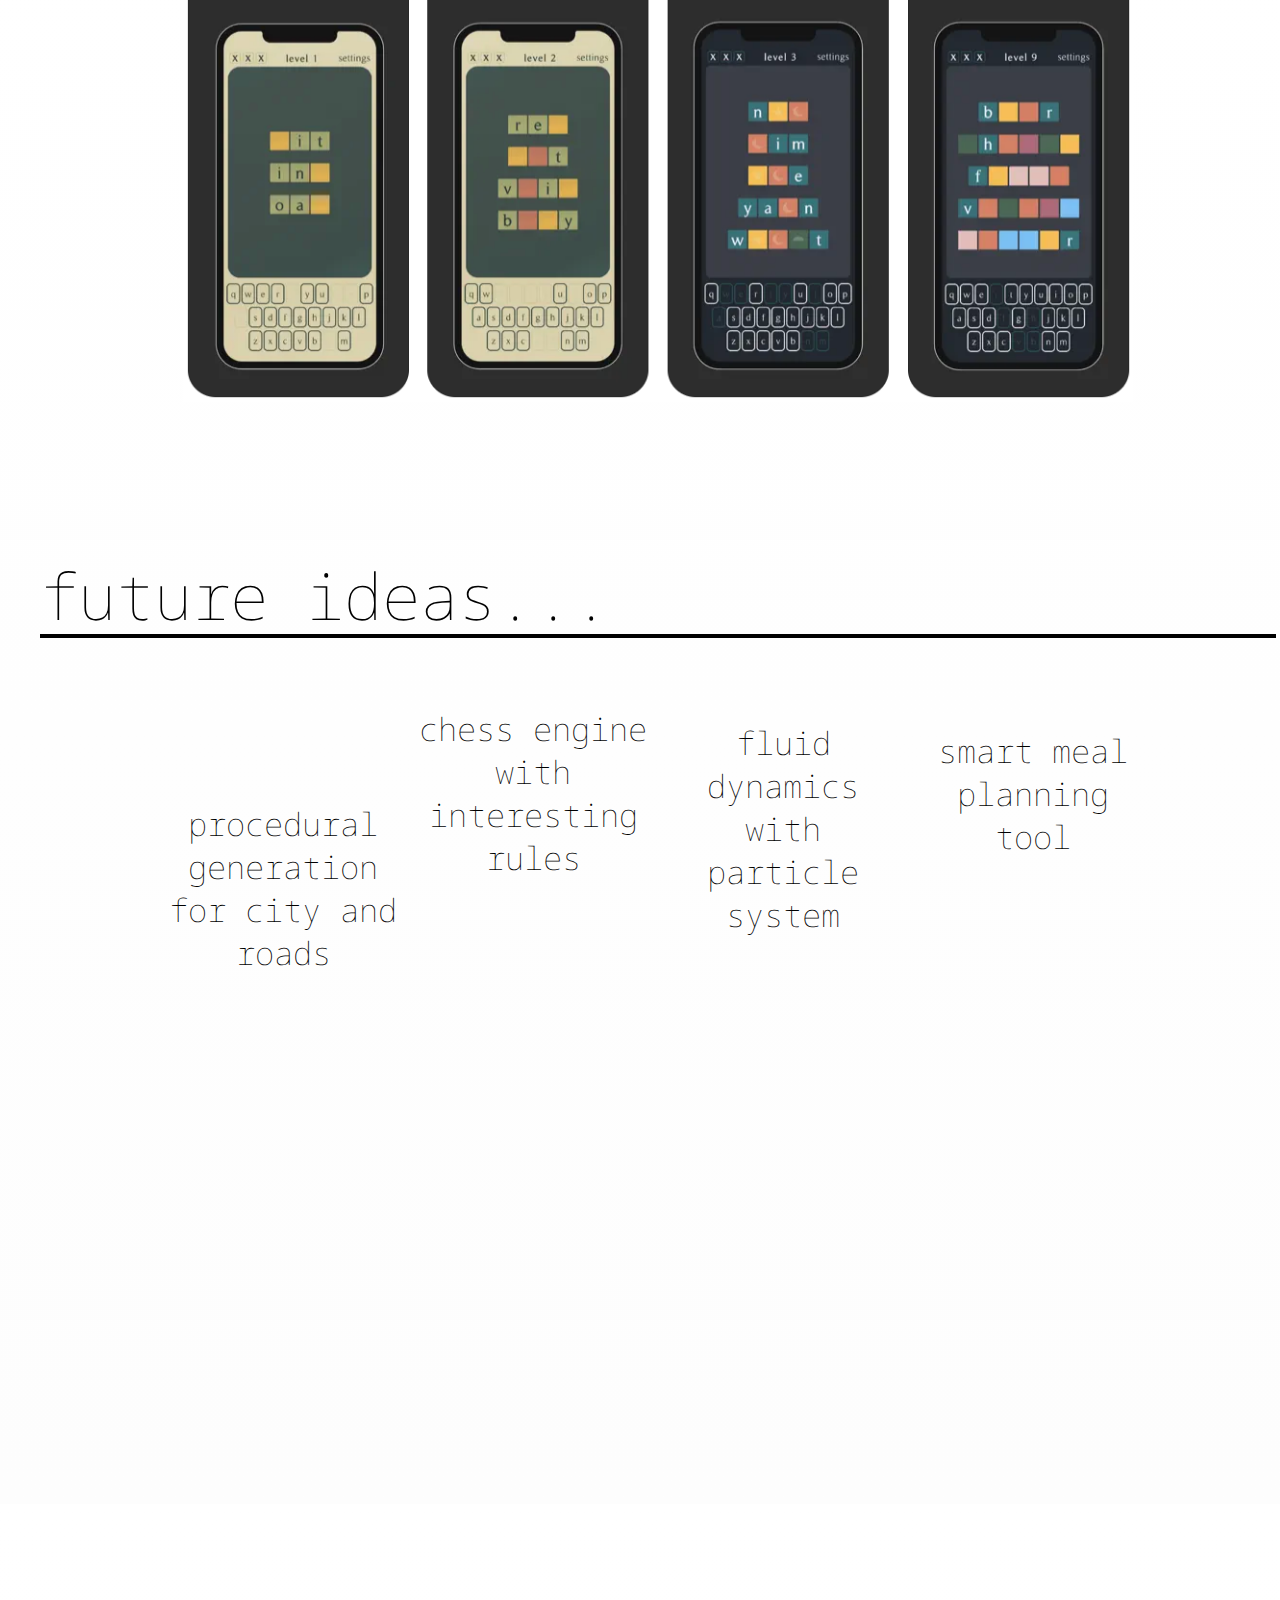
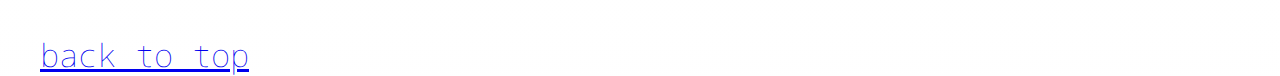
==== commit 3ab884cd: "fixes to responsiveness for mobile" ====
--- a/index.html
+++ b/index.html
@@ -15,7 +15,7 @@
 </head>
 <body> 
     <header id="section_top">
-        <div class="name">
+        <div class="journal-name">
             <p>development journal</p>
             <p class="typewritter-effect" >by: victor lau</p>
         </div>
@@ -37,7 +37,7 @@
             <p class="section-description">solving soduko puzzle using wave function collapse algorithm</p>
             <div class = "section-sudoku section-component"></div>
             
-            <p class="section-description"><strong style="font-weight: 400;">wordzi!</strong> a word puzzle game where you guess the hidden letters to form valid words</p>
+            <p class="section-description"><strong style="font-weight: 400;">wordzi!</strong> a word game where you guess the hidden letters to complete the words</p>
             
             <div class = "section-component" >
                     <a href = "https://apps.apple.com/us/app/wordzi/id6480348619" 
@@ -45,7 +45,7 @@
                         >
                         <img src = "images/appstore_download.svg" style="height: 60px;"></img>
                     </a>
-                    <img  src = "images/wordzi.png" style="margin-top: 30px; outline: red solid 1px; width:100%;"></img>
+                    <img  src = "images/wordzi.png" style="margin-top: 30px; max-height: 500px; max-width: 950px; width: 100%;"></img>
             </div>
         </div>
 
--- a/index.css
+++ b/index.css
@@ -35,21 +35,10 @@
     /* min-width: 485px; */
     max-width: 1600px;
     
-    margin-left: 50px;
-    margin-right: 50px;
+    margin-left: 40px;
+    margin-right: 4px;
 
     font-size: var(--fontsize_body);
-}
-
-@media (max-width: 480px) {
-    body{
-        margin-left: 10px;
-        margin-right: 10px;
-    }
-
-    .section-area{
-        flex-direction: row;
-    }
 }
 
 
@@ -66,7 +55,7 @@
     height: 1300px;
 }
 
-.name{
+.journal-name{
     flex-shrink: 0;
     margin-right: 50px;
 }
@@ -88,7 +77,7 @@
     margin-top: 45px;
     margin-bottom: 150px;
 
-    outline: red solid 1px;
+    /* outline: red solid 1px; */
 
     display: flex;
     flex-direction: column;
@@ -115,6 +104,8 @@
     animation-timeline: view();
     animation-range: entry 0% cover 40%;
 }
+
+
 
 
 .tile-container{    
@@ -227,4 +218,20 @@
     animation: 
         typewriter var(--typewritter_speed) steps(13) forwards, 
         blink 1s steps(14) infinite; 
-}+}
+
+@media (max-width: 480px) {
+    body{
+        margin-left: 5px;
+        margin-right: 5px;
+        width:100%;
+    }
+
+    .section-component{
+        flex-direction: column;
+    }
+
+    .contact{
+        display: none;
+    }
+}
--- a/sudoku/style.css
+++ b/sudoku/style.css
@@ -2,13 +2,10 @@
     --ratio: .75;
     
     --possible-value-font-size: calc(0.5rem*var(--ratio));   
-    --gridItem-size: calc(75px*var(--ratio));
-    --row-gap: calc(10px *var(--ratio));
+    --gridItem-size: 8%;
+    --row-gap: 3px;
     --columns: 9;
-    --gap-between-grids: calc(50px * var(--ratio));
-    
-    --height: calc(--var(--gridItem-size)*var(--columns) + var(--row-gap)*calc(var(--columns)-1) + 2*var(--gap-between-grids));
-    
+    --gap-between-grids: 5px;
     
     --selection-color-bg: rgba(0, 247, 255, 0.954);
     --tile-bg-start: white;
@@ -24,18 +21,15 @@
 }
 
 .reset-button{
-    width: var(--resetbutton-height);
-    height: var(--resetbutton-height);
-
-    font-size: calc(2.5rem*var(--ratio));
+    width: 10%;
+    
+    font-size: 2vw;
     text-align: center;
 
     background-color: var(--tile-bg-invalid);
     color: white;
     border: 1px solid;
     border-radius: calc(var(--ratio)*var(--resetbutton-width) * 0.15);
-
-    margin-bottom: 2rem;
 
     transition: 0.25s ease-in-out;
 }
@@ -49,49 +43,44 @@
     display: flex;
     flex-direction: row;
     align-items: center;
-    height: var(--height);
+    
+    height: 50vw;
+    width: 100%;
 
     font-size: calc(1.5rem*var(--ratio));
-    /* width: 100%; */
 }   
 
-@media (max-width: 480px) {
-    .main-container{
-        flex-direction: column;
-        --ratio: 0.15;
-    }
-
-    .grid{
-        margin-left: 0;
-        margin-bottom: var(--gap-between-grids);
-    }
-}
 
 
 .grid{
-    margin-left: var(--gap-between-grids);
+
+    margin-right: 2%;
+
+    width: 50%;
+    height: 85%;
+    display: grid;
     
-    display: grid;
-    grid-template-columns: repeat(var(--columns), var(--gridItem-size));
-    grid-column-gap: var(--row-gap);
-    grid-row-gap: var(--row-gap);
+    grid-template-columns: repeat(9,1fr);
+
+    row-gap: 3px;
+    column-gap: 3px;
 
 }
 
 .grid-item{
     border: 1px solid;
-    width: var(--gridItem-size);
-    height: var(--gridItem-size);
-
+    
     display: flex;
     justify-content: center;
     align-items: center;
 
-    border-radius: calc(15px*var(--ratio));
-    background-color: var(--tile-bg-start);
+    border-radius: 5px;
+    background-color: 3vw;
     font-weight: bold;
     transition: scale .5s;
 }
+
+
 
 .grid-item-success{
     animation-name: success-animation;
@@ -112,7 +101,6 @@
 
 
 .grid-item:hover{
-
     scale: 1.55;
 }
 
@@ -134,17 +122,15 @@
 
 /* Possible Value Grid */
 .possible-value-container{
+    
     display: grid;
     grid-template-columns: 1fr 1fr 1fr;
     border: 1px solid;
-
-    width: var(--gridItem-size);
-    height: var(--gridItem-size);
     
     justify-content: center;
     align-items: center;
     
-    border-radius: calc(5px * var(--ratio));
+    border-radius: 5px;
     
     font-size: var(--font-size-potential-value);
     text-align: center;
@@ -159,3 +145,24 @@
     opacity: 0.25;
 }
 
+@media (max-width: 480px) {
+    .main-container{
+        flex-direction: column;
+        height: 90vh;
+        width: 50vh;
+    }
+    .grid{
+        width: 80%;
+        height: 50%;
+
+        margin-right: 0px;
+        margin-top: 30px;
+    }
+    .possible-value-container{
+        font-size: 2vw;
+    }
+
+    .reset-button{
+        font-size: 4vw;
+    }
+}
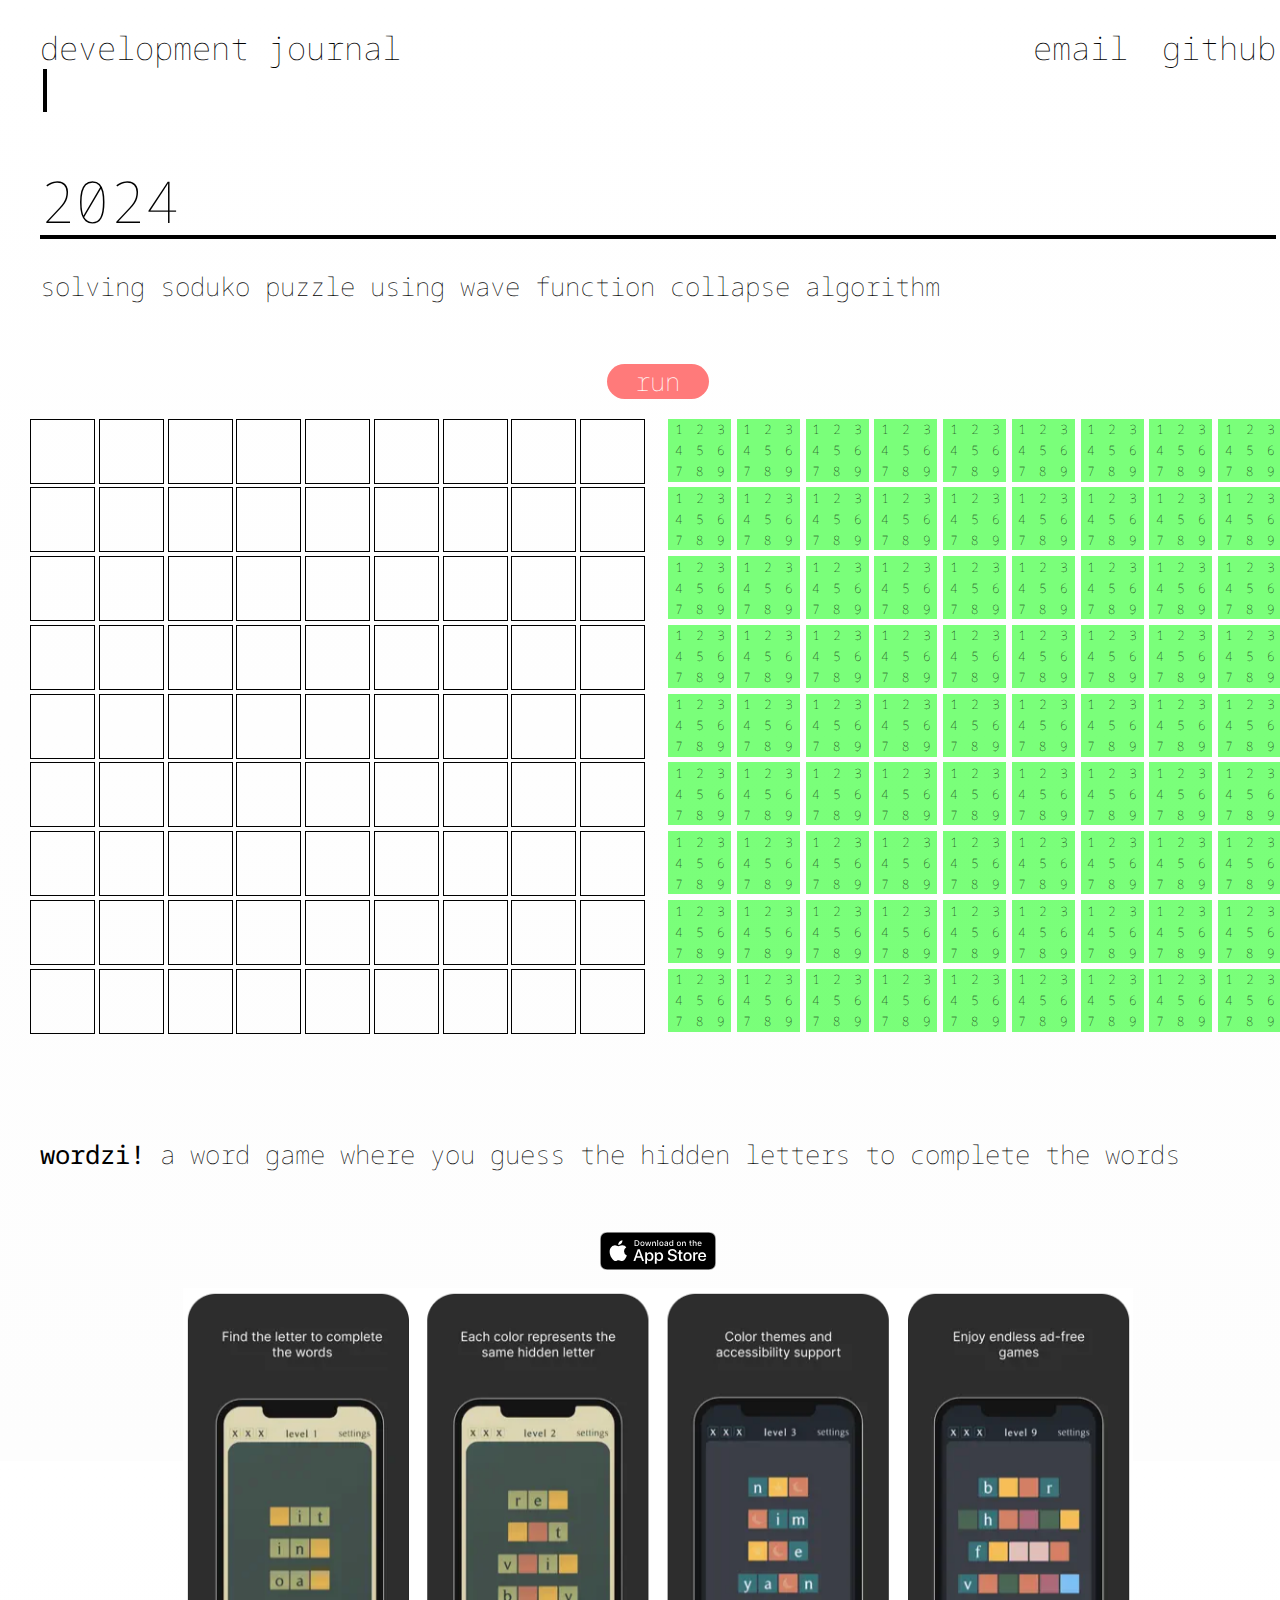
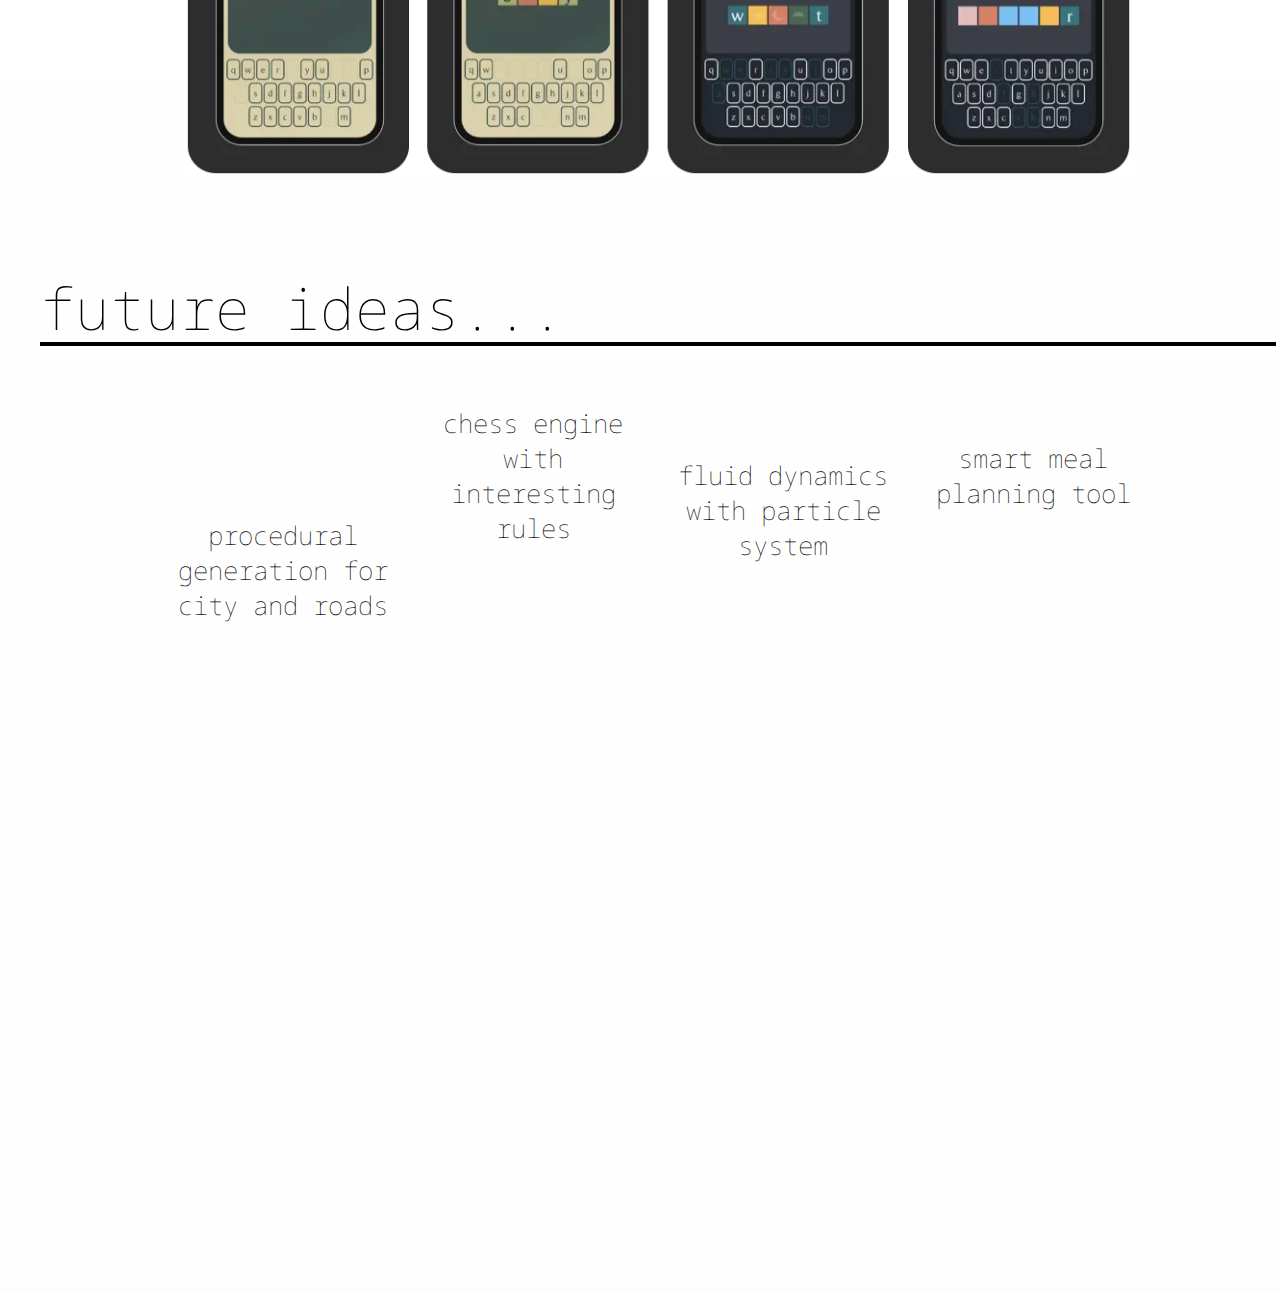
==== commit d9e90f10: "more UI fixes and cleanup of code" ====
--- a/index.html
+++ b/index.html
@@ -29,7 +29,7 @@
         </div>
     </header>
     <main> 
-        <div style="margin-top: 100px;"> </div>
+        
         <div class = "section-container">
             <p class = "year-number">2024</p>
             <div class = "line-divider"></div>
@@ -43,9 +43,9 @@
                     <a href = "https://apps.apple.com/us/app/wordzi/id6480348619" 
                         target = "_blank"
                         >
-                        <img src = "images/appstore_download.svg" style="height: 60px;"></img>
+                        <img src = "images/appstore_download.svg" style="width: clamp(75px, 9vw, 200px);"></img>
                     </a>
-                    <img  src = "images/wordzi.png" style="margin-top: 30px; max-height: 500px; max-width: 950px; width: 100%;"></img>
+                    <img  src = "images/wordzi.png" style="margin-top: 10px; max-height: 500px; max-width: 950px; width: 100%;"></img>
             </div>
         </div>
 
--- a/index.css
+++ b/index.css
@@ -11,10 +11,13 @@
     --typewritter_color: rgb(0, 0, 0);
     --font_color: rgb(0, 0, 0);
 
-    --fontsize_header: 2rem;
+    --fontsize_header: clamp(1vw,2.5vw,2rem);
+    --fontsize_body: clamp(1vw,2vw,2rem);
+    --fontsize_section_header: clamp(1vw,4.5vw,4rem);
+}   
+    /* --fontsize_header: 2rem;
     --fontsize_body: 2rem;
-    --fontsize_section_header: 4rem;
-}   
+    --fontsize_section_header: 4rem; */
 
 *{
     padding: 0px 0px 0px 0px;
@@ -43,12 +46,14 @@
 
 
 header{ 
-    margin-top: 2rem;
-    height: 120px;
+    margin-top: 2vw;
+    height: clamp(1vh,15vh,150px);
     font-size: var(--fontsize_header);
     display: flex;
     flex-direction: row;
     justify-content: space-between;
+
+    /* outline: red solid 1px; */
 }
 
 main{
@@ -72,10 +77,8 @@
 
 .section-component{
     width: 100%;
-    
-    
-    margin-top: 45px;
-    margin-bottom: 150px;
+    margin-top: 60px;
+    margin-bottom: 90px;
 
     /* outline: red solid 1px; */
 
@@ -87,7 +90,7 @@
 
 
 .section-container{
-    margin-top: 50px;
+    /* margin-top: 50px; */
 }
 
 .year-number{
@@ -106,11 +109,9 @@
 }
 
 
-
-
 .tile-container{    
     /* background-color: yellow; */
-    margin-top: 25px;
+    /* margin-top: 25px; */
 
     display: grid;
     grid-template-columns: repeat(auto-fill, 250px);
@@ -121,7 +122,6 @@
 
 .card {
     
-    
     margin: 15px 10px;
     /* background-color: #ffffff; */
     /* border-radius: var(--card_border_radius); */
@@ -134,11 +134,6 @@
     animation: card-appear linear;
     animation-timeline: view();
     animation-range: entry 0% cover 40%;
-    
-}
-
-.card-empty{
-    /* box-shadow: 1px 1px 0px 0px rgba(0,0,0,0.1); */
     
 }
 
@@ -225,13 +220,23 @@
         margin-left: 5px;
         margin-right: 5px;
         width:100%;
+
+        --fontsize_header: clamp(1vw,2vh,2rem);
+        --fontsize_body: clamp(1vw,1.75vh,2rem);
+        --fontsize_section_header: clamp(1vw,3vh,4rem);
     }
 
     .section-component{
         flex-direction: column;
+        margin-top: 30px;
+        margin-bottom: 60px;
     }
 
     .contact{
         display: none;
     }
-}
+    header{
+        height: 70px;
+    }
+
+}
--- a/sudoku/style.css
+++ b/sudoku/style.css
@@ -1,36 +1,28 @@
 *{
-    --ratio: .75;
     
-    --possible-value-font-size: calc(0.5rem*var(--ratio));   
-    --gridItem-size: 8%;
-    --row-gap: 3px;
-    --columns: 9;
-    --gap-between-grids: 5px;
-    
+
     --selection-color-bg: rgba(0, 247, 255, 0.954);
     --tile-bg-start: white;
     --tile-bg-influence: rgba(255, 157, 0, 0.52);
     --tile-bg-invalid: rgba(255, 0, 0, 0.52);
     --tile-bg-success: rgba(0, 255, 0, 0.52);
 
-    --font-size-potential-value: calc(1rem*var(--ratio));
+    
 
-    --resetbutton-width: calc(350px*var(--ratio));
-    --resetbutton-height: calc(6rem*var(--ratio));
-    
 }
 
 .reset-button{
-    width: 10%;
+    width: clamp(75px, 8vw, 200px);
+    border-radius: 20px;
+    margin-bottom: 10px;
     
     font-size: 2vw;
     text-align: center;
 
     background-color: var(--tile-bg-invalid);
     color: white;
-    border: 1px solid;
-    border-radius: calc(var(--ratio)*var(--resetbutton-width) * 0.15);
-
+    border: none;
+    
     transition: 0.25s ease-in-out;
 }
 
@@ -40,43 +32,35 @@
 }
 
 .main-container{
+    /* border: red 3px solid; */
     display: flex;
-    flex-direction: row;
-    align-items: center;
     
-    height: 50vw;
-    width: 100%;
+    justify-content: center;
 
-    font-size: calc(1.5rem*var(--ratio));
 }   
-
-
 
 .grid{
 
-    margin-right: 2%;
+    /* border: blue 2px solid; */
 
-    width: 50%;
-    height: 85%;
+    margin: clamp(1px, 1vw, 10px);
+
     display: grid;
+    grid-template-columns: repeat(9,1fr);
+    grid-template-rows: repeat(9,1fr);
     
-    grid-template-columns: repeat(9,1fr);
-
-    row-gap: 3px;
-    column-gap: 3px;
+    grid-gap: 1px;
+   
 
 }
 
 .grid-item{
-    border: 1px solid;
+    border: black 1px solid;
+    font-size: clamp(0.5vw, 2vw, 50px);
     
     display: flex;
+    align-items: center;
     justify-content: center;
-    align-items: center;
-
-    border-radius: 5px;
-    background-color: 3vw;
-    font-weight: bold;
     transition: scale .5s;
 }
 
@@ -95,7 +79,7 @@
     }
     to{
         background-color: var(--tile-bg-success);
-        scale: 1.1;
+        scale: 1.03;
     }
 }
 
@@ -120,25 +104,26 @@
     scale: 1.25;
 }
 
+.container{
+    /* border: cyan 3px solid; */
+}
+
 /* Possible Value Grid */
 .possible-value-container{
     
     display: grid;
     grid-template-columns: 1fr 1fr 1fr;
-    border: 1px solid;
-    
-    justify-content: center;
-    align-items: center;
-    
-    border-radius: 5px;
-    
-    font-size: var(--font-size-potential-value);
-    text-align: center;
+    grid-template-rows: 1fr 1fr 1fr;
     background-color: rgba(0,255,0,0.52);
 }
 
 .possible-value-tile{
-    text-align: center;
+    /* border: pink 1px solid; */
+    font-size: clamp(0px, 1vw, 15px);
+    
+    display: flex;
+    align-items: center;
+    justify-content: center;
 }
 
 .possible-value-removed{
@@ -146,23 +131,7 @@
 }
 
 @media (max-width: 480px) {
-    .main-container{
-        flex-direction: column;
-        height: 90vh;
-        width: 50vh;
-    }
-    .grid{
-        width: 80%;
-        height: 50%;
-
-        margin-right: 0px;
-        margin-top: 30px;
-    }
-    .possible-value-container{
-        font-size: 2vw;
-    }
-
     .reset-button{
         font-size: 4vw;
     }
-}
+}